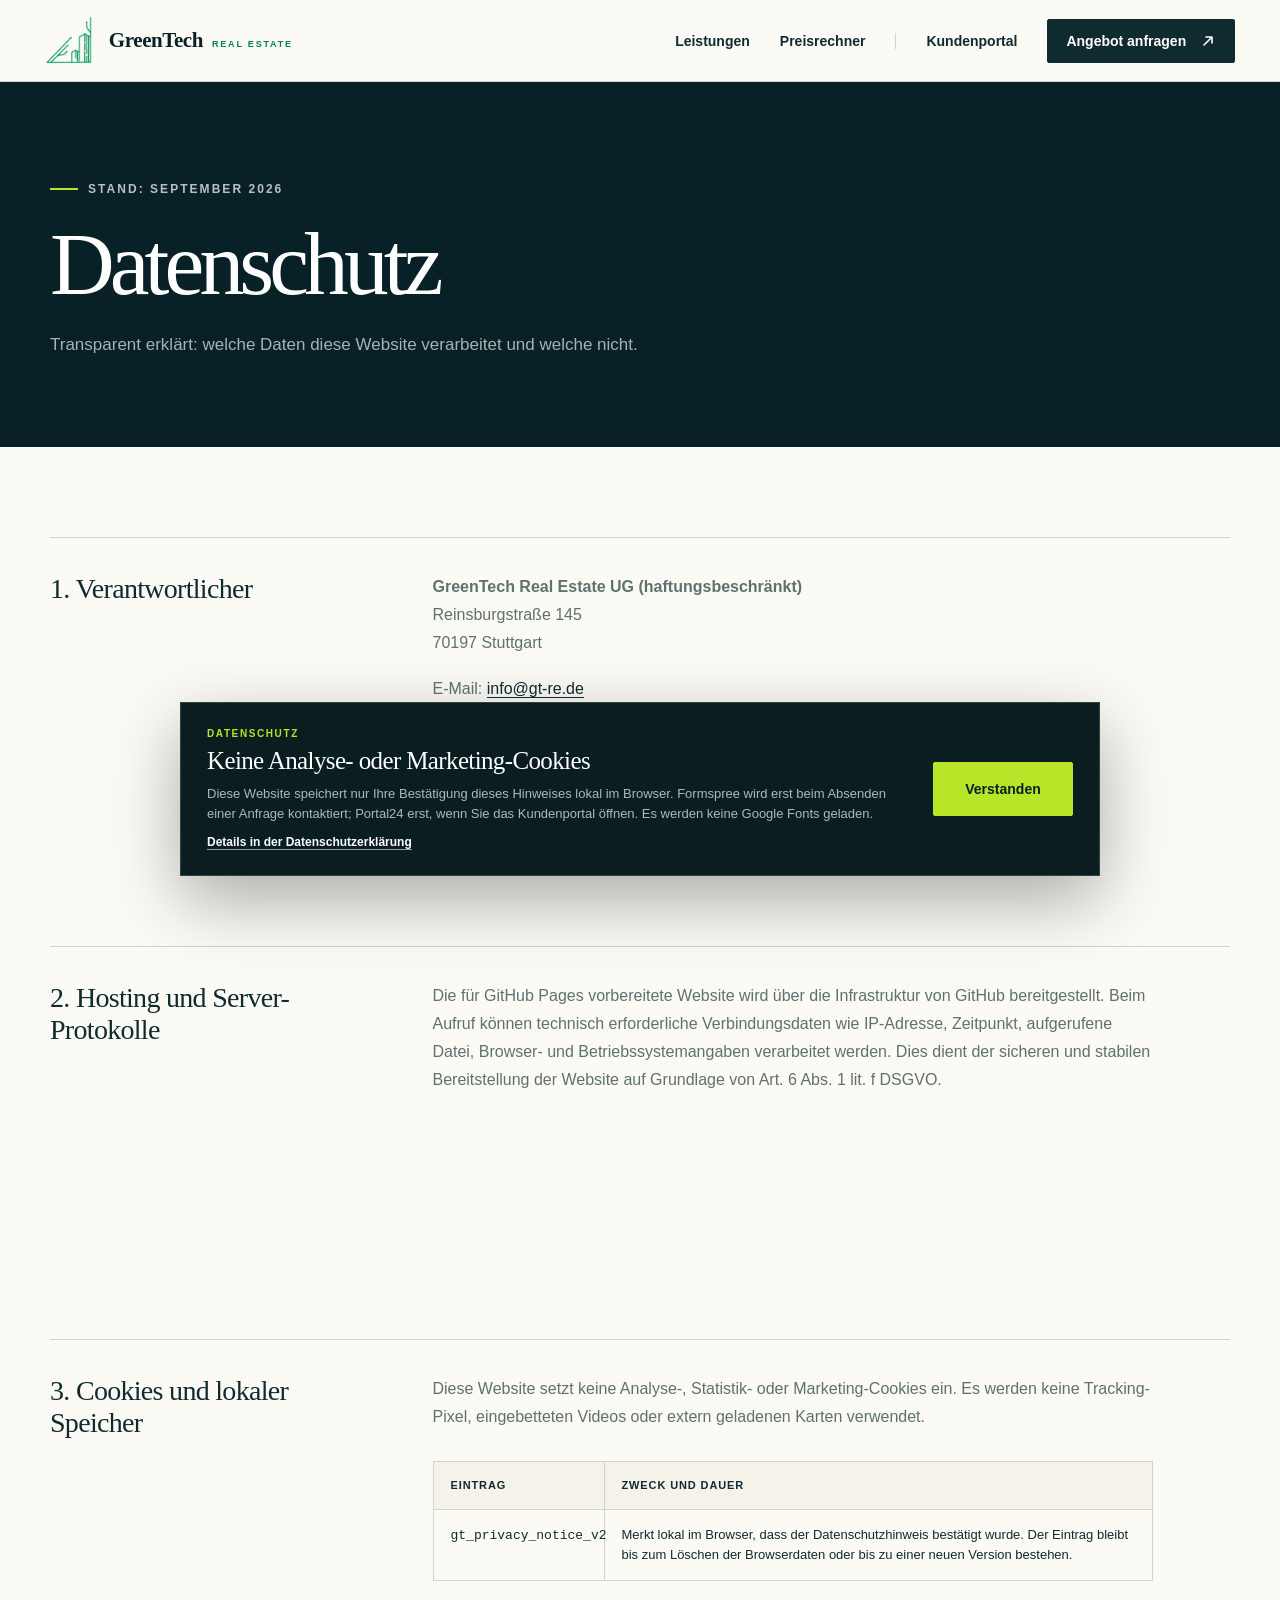
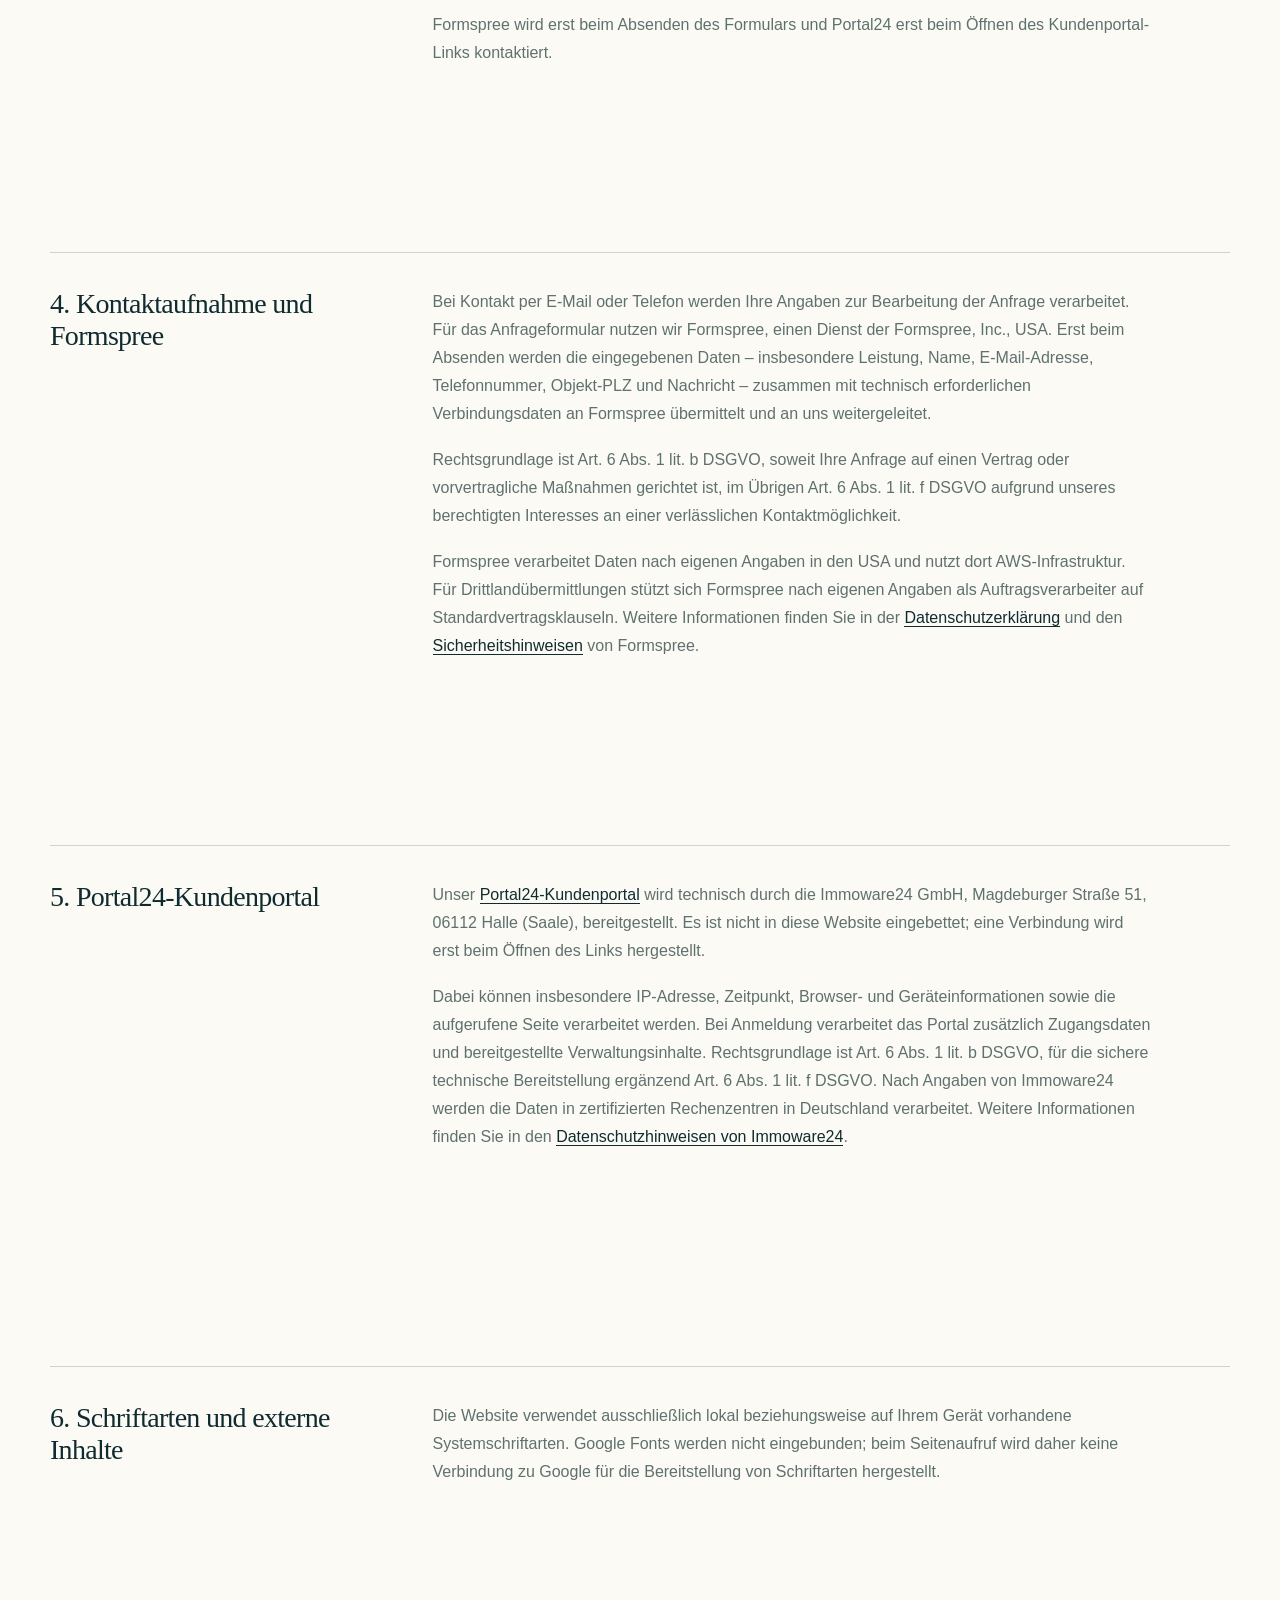
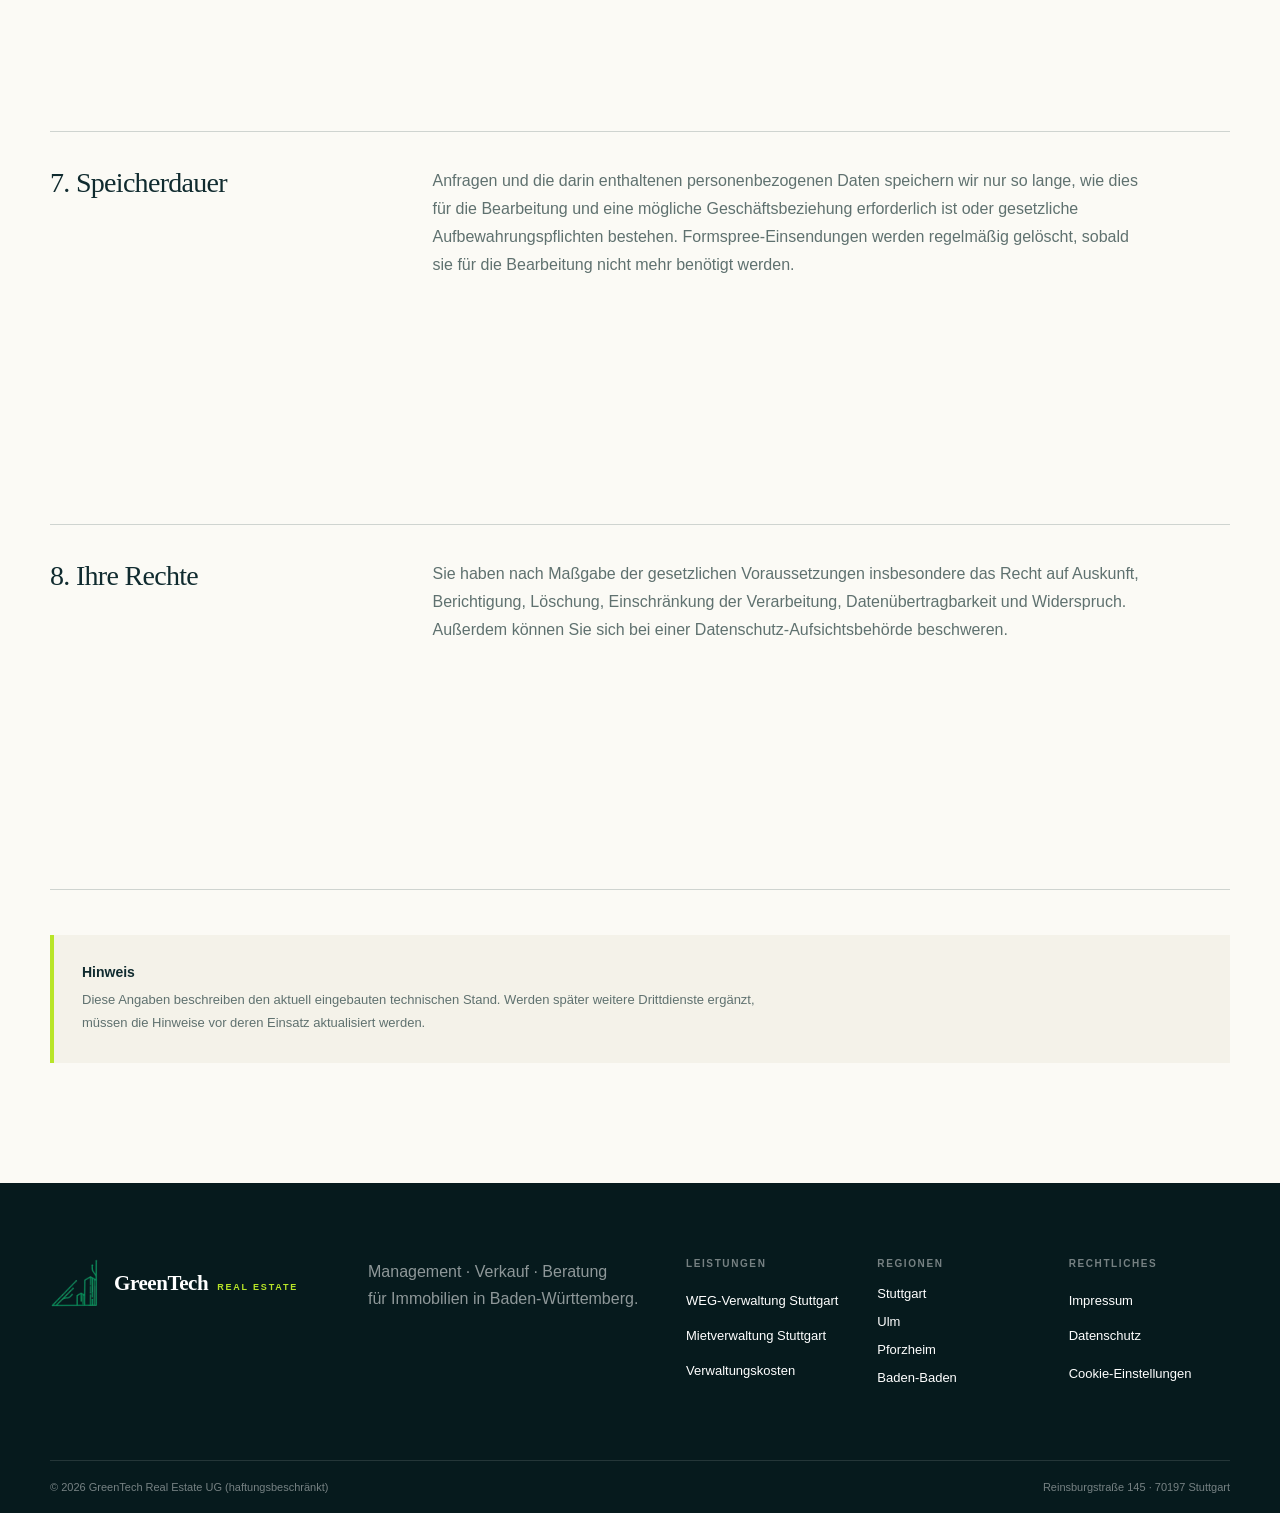
==== datenschutz.html @ d213d486 "Add files via upload" ====
<!doctype html><html lang="de"><head><meta charset="utf-8"><meta name="viewport" content="width=device-width,initial-scale=1"><title>Datenschutz | GreenTech Real Estate</title><meta name="description" content="Transparent erklärt: welche Daten diese Website verarbeitet und welche nicht."><meta name="robots" content="index,follow,max-image-preview:large"><link rel="canonical" href="https://www.greentechrealestate.de/datenschutz.html"><meta property="og:locale" content="de_DE"><meta property="og:type" content="website"><meta property="og:title" content="Datenschutz | GreenTech Real Estate"><meta property="og:description" content="Transparent erklärt: welche Daten diese Website verarbeitet und welche nicht."><meta property="og:url" content="https://www.greentechrealestate.de/datenschutz.html"><script type="application/ld+json">{"@context":"https://schema.org","@type":["RealEstateAgent","LocalBusiness"],"@id":"https://www.greentechrealestate.de/#unternehmen","name":"GreenTech Real Estate UG (haftungsbeschränkt)","url":"https://www.greentechrealestate.de","logo":"https://www.greentechrealestate.de/assets/greentech-logo.png","telephone":"+49 711 34063966","email":"info@gt-re.de","address":{"@type":"PostalAddress","streetAddress":"Reinsburgstraße 145","postalCode":"70197","addressLocality":"Stuttgart","addressRegion":"Baden-Württemberg","addressCountry":"DE"},"areaServed":["Stuttgart","Ulm","Pforzheim","Baden-Baden"]}</script><link rel="stylesheet" href="styles.css?v=23"><style>@media(max-width:960px){.calculator-layout{gap:0!important;row-gap:0!important}.calculator-controls{margin-bottom:0!important}.result-card{margin-top:0!important}}</style><script src="form-config.js" defer></script><script src="script.js" defer></script></head><body><header class="site-header"><a class="brand brand-logo" href="index.html" aria-label="GreenTech Real Estate – Startseite"><span class="brand-symbol" aria-hidden="true"><img src="[data-uri]" alt="" width="380" height="132"></span><span class="brand-name"><strong>GreenTech</strong><span>Real Estate</span></span></a><button class="menu-button" type="button" aria-label="Menü öffnen" aria-expanded="false"><span></span><span></span></button><nav class="main-nav"><a href="index.html#leistungen">Leistungen</a><a href="preise.html">Preisrechner</a><a class="nav-login" href="https://portal.greentechrealestate.de/user/auth/login">Kundenportal</a><a class="button button-small" href="index.html#anfrage">Angebot anfragen <span class="arrow-icon" aria-hidden="true"><svg viewBox="0 0 16 16" focusable="false"><path d="M4 12 12 4M6 4h6v6"></path></svg></span></a></nav><span class="scroll-progress" aria-hidden="true"></span></header><main class="page-transition"><header class="legal-hero"><div class="section-shell"><p class="eyebrow light"><span></span>Stand: September 2026</p><h1>Datenschutz</h1><p>Transparent erklärt: welche Daten diese Website verarbeitet und welche nicht.</p></div></header><article class="legal-content section-shell"><section><h2>1. Verantwortlicher</h2><p><strong>GreenTech Real Estate UG (haftungsbeschränkt)</strong><br>Reinsburgstraße 145<br>70197 Stuttgart</p><p>E-Mail: <a href="mailto:info@gt-re.de">info@gt-re.de</a><br>Telefon: <a href="tel:+4971134063966">+49 711 34063966</a></p></section><section><h2>2. Hosting und Server-Protokolle</h2><p>Die für GitHub Pages vorbereitete Website wird über die Infrastruktur von GitHub bereitgestellt. Beim Aufruf können technisch erforderliche Verbindungsdaten wie IP-Adresse, Zeitpunkt, aufgerufene Datei, Browser- und Betriebssystemangaben verarbeitet werden. Dies dient der sicheren und stabilen Bereitstellung der Website auf Grundlage von Art. 6 Abs. 1 lit. f DSGVO.</p></section><section><h2>3. Cookies und lokaler Speicher</h2><p>Diese Website setzt keine Analyse-, Statistik- oder Marketing-Cookies ein. Es werden keine Tracking-Pixel, eingebetteten Videos oder extern geladenen Karten verwendet.</p><div class="legal-table"><div><strong>Eintrag</strong><strong>Zweck und Dauer</strong></div><div><span><code>gt_privacy_notice_v2</code></span><span>Merkt lokal im Browser, dass der Datenschutzhinweis bestätigt wurde. Der Eintrag bleibt bis zum Löschen der Browserdaten oder bis zu einer neuen Version bestehen.</span></div></div><p>Formspree wird erst beim Absenden des Formulars und Portal24 erst beim Öffnen des Kundenportal-Links kontaktiert.</p></section><section><h2>4. Kontaktaufnahme und Formspree</h2><p>Bei Kontakt per E-Mail oder Telefon werden Ihre Angaben zur Bearbeitung der Anfrage verarbeitet. Für das Anfrageformular nutzen wir Formspree, einen Dienst der Formspree, Inc., USA. Erst beim Absenden werden die eingegebenen Daten – insbesondere Leistung, Name, E-Mail-Adresse, Telefonnummer, Objekt-PLZ und Nachricht – zusammen mit technisch erforderlichen Verbindungsdaten an Formspree übermittelt und an uns weitergeleitet.</p><p>Rechtsgrundlage ist Art. 6 Abs. 1 lit. b DSGVO, soweit Ihre Anfrage auf einen Vertrag oder vorvertragliche Maßnahmen gerichtet ist, im Übrigen Art. 6 Abs. 1 lit. f DSGVO aufgrund unseres berechtigten Interesses an einer verlässlichen Kontaktmöglichkeit.</p><p>Formspree verarbeitet Daten nach eigenen Angaben in den USA und nutzt dort AWS-Infrastruktur. Für Drittlandübermittlungen stützt sich Formspree nach eigenen Angaben als Auftragsverarbeiter auf Standardvertragsklauseln. Weitere Informationen finden Sie in der <a href="https://formspree.io/legal/privacy-policy/">Datenschutzerklärung</a> und den <a href="https://formspree.io/security/">Sicherheitshinweisen</a> von Formspree.</p></section><section><h2>5. Portal24-Kundenportal</h2><p>Unser <a href="https://portal.greentechrealestate.de/user/auth/login">Portal24-Kundenportal</a> wird technisch durch die Immoware24 GmbH, Magdeburger Straße 51, 06112 Halle (Saale), bereitgestellt. Es ist nicht in diese Website eingebettet; eine Verbindung wird erst beim Öffnen des Links hergestellt.</p><p>Dabei können insbesondere IP-Adresse, Zeitpunkt, Browser- und Geräteinformationen sowie die aufgerufene Seite verarbeitet werden. Bei Anmeldung verarbeitet das Portal zusätzlich Zugangsdaten und bereitgestellte Verwaltungsinhalte. Rechtsgrundlage ist Art. 6 Abs. 1 lit. b DSGVO, für die sichere technische Bereitstellung ergänzend Art. 6 Abs. 1 lit. f DSGVO. Nach Angaben von Immoware24 werden die Daten in zertifizierten Rechenzentren in Deutschland verarbeitet. Weitere Informationen finden Sie in den <a href="https://www.immoware24.de/datenschutz/">Datenschutzhinweisen von Immoware24</a>.</p></section><section><h2>6. Schriftarten und externe Inhalte</h2><p>Die Website verwendet ausschließlich lokal beziehungsweise auf Ihrem Gerät vorhandene Systemschriftarten. Google Fonts werden nicht eingebunden; beim Seitenaufruf wird daher keine Verbindung zu Google für die Bereitstellung von Schriftarten hergestellt.</p></section><section><h2>7. Speicherdauer</h2><p>Anfragen und die darin enthaltenen personenbezogenen Daten speichern wir nur so lange, wie dies für die Bearbeitung und eine mögliche Geschäftsbeziehung erforderlich ist oder gesetzliche Aufbewahrungspflichten bestehen. Formspree-Einsendungen werden regelmäßig gelöscht, sobald sie für die Bearbeitung nicht mehr benötigt werden.</p></section><section><h2>8. Ihre Rechte</h2><p>Sie haben nach Maßgabe der gesetzlichen Voraussetzungen insbesondere das Recht auf Auskunft, Berichtigung, Löschung, Einschränkung der Verarbeitung, Datenübertragbarkeit und Widerspruch. Außerdem können Sie sich bei einer Datenschutz-Aufsichtsbehörde beschweren.</p></section><aside class="legal-note"><strong>Hinweis</strong><p>Diese Angaben beschreiben den aktuell eingebauten technischen Stand. Werden später weitere Drittdienste ergänzt, müssen die Hinweise vor deren Einsatz aktualisiert werden.</p></aside></article></main><footer><div class="footer-top section-shell"><a class="brand brand-logo footer-logo" href="index.html" aria-label="GreenTech Real Estate – Startseite"><span class="brand-symbol" aria-hidden="true"><img src="[data-uri]" alt="" width="380" height="132"></span><span class="brand-name"><strong>GreenTech</strong><span>Real Estate</span></span></a><p>Management · Verkauf · Beratung<br>für Immobilien in Baden-Württemberg.</p><div class="footer-navigation"><nav class="footer-links" aria-label="Leistungen"><strong>Leistungen</strong><a href="weg-verwaltung.html">WEG-Verwaltung Stuttgart</a><a href="mietverwaltung.html">Mietverwaltung Stuttgart</a><a href="preise.html">Verwaltungskosten</a></nav><nav class="footer-links" aria-label="Regionen"><strong>Regionen</strong><a href="index.html#stuttgart">Stuttgart</a><a href="hausverwaltung-ulm.html">Ulm</a><a href="hausverwaltung-pforzheim.html">Pforzheim</a><a href="hausverwaltung-baden-baden.html">Baden-Baden</a></nav><nav class="footer-links" aria-label="Rechtliches"><strong>Rechtliches</strong><a href="impressum.html">Impressum</a><a href="datenschutz.html">Datenschutz</a><button class="footer-cookie-button" type="button" data-cookie-settings>Cookie-Einstellungen</button></nav></div></div><div class="footer-bottom section-shell"><span>© 2026 GreenTech Real Estate UG (haftungsbeschränkt)</span><span>Reinsburgstraße 145 · 70197 Stuttgart</span></div></footer></body></html>
---- styles.css ----
:root {
  --ink: #102b2f;
  --ink-deep: #082126;
  --green: #b8e528;
  --green-soft: #e7f7ad;
  --cream: #f4f2e9;
  --paper: #fbfaf5;
  --line: rgba(16, 43, 47, 0.18);
  --muted: #5f716f;
}

* { box-sizing: border-box; }
html { scroll-behavior: smooth; }
body {
  margin: 0;
  background: var(--paper);
  color: var(--ink);
  font-family: Arial, Helvetica, sans-serif;
  -webkit-font-smoothing: antialiased;
}
a { color: inherit; text-decoration: none; }
img { max-width: 100%; }
button, input, select, textarea { font: inherit; }
button, summary { cursor: pointer; }

.section-shell { width: min(1180px, calc(100% - 48px)); margin-inline: auto; }
.site-header {
  position: sticky; top: 0; z-index: 20;
  height: 82px; padding: 0 3.5vw;
  display: flex; align-items: center; justify-content: space-between;
  background: rgba(251, 250, 245, 0.94); border-bottom: 1px solid var(--line);
  backdrop-filter: blur(16px); transition: height .35s ease, box-shadow .35s ease, background .35s ease;
}
.site-header.is-scrolled { height: 70px; background: rgba(251,250,245,.98); box-shadow: 0 12px 32px rgba(8,33,38,.08); }
.scroll-progress { position: absolute; left: 0; bottom: -1px; width: 100%; height: 2px; background: var(--green); transform: scaleX(0); transform-origin: left center; will-change: transform; }
.brand { display: inline-flex; align-items: center; gap: 12px; }
.brand-logo { transition: opacity .25s ease; }
.brand-logo:hover { opacity: .72; }
.brand-symbol { position: relative; width: 52px; height: 52px; overflow: hidden; flex: 0 0 52px; }
.brand-symbol img { position: absolute; top: 0; left: 50%; display: block; height: 100%; width: auto; max-width: none; transform: translateX(-46.2%); }
.brand-mark {
  width: 38px; height: 38px; display: grid; place-items: center;
  background: var(--green); color: var(--ink-deep); border-radius: 50%;
  font-size: 12px; font-weight: 800; letter-spacing: -0.04em;
}
.brand-name { display: flex; align-items: baseline; gap: 9px; color: var(--ink-deep); line-height: 1; white-space: nowrap; }
.brand-name strong { font-family: Georgia, "Times New Roman", serif; font-size: 21px; font-weight: 600; letter-spacing: -.02em; }
.brand-name span { color: #067f59; font-family: Arial, Helvetica, sans-serif; font-size: 9px; font-weight: 750; letter-spacing: .2em; text-transform: uppercase; }
.main-nav { display: flex; align-items: center; gap: 30px; font-size: 14px; font-weight: 600; }
.main-nav > a:not(.button) { position: relative; transition: color .2s ease; }
.main-nav > a:not(.button)::after { content: ""; position: absolute; left: 0; right: 0; bottom: -8px; height: 1px; background: var(--ink); transform: scaleX(0); transform-origin: right; transition: transform .3s cubic-bezier(.22,.7,.2,1); }
.main-nav > a:not(.button):hover::after, .main-nav > a:not(.button):focus-visible::after { transform: scaleX(1); transform-origin: left; }
.nav-login { border-left: 1px solid var(--line); padding-left: 30px; }
.menu-button { display: none; border: 0; background: transparent; padding: 10px; }
.menu-button span { display: block; width: 24px; height: 2px; background: var(--ink); margin: 5px; }
.button {
  display: inline-flex; align-items: center; justify-content: center; gap: 22px;
  min-height: 54px; padding: 0 24px; border: 1px solid var(--ink);
  background: var(--ink); color: white; border-radius: 2px;
  position: relative; overflow: hidden; font-size: 14px; font-weight: 700; transition: transform .25s ease, background .25s ease, box-shadow .25s ease;
}
.button::before { content: ""; position: absolute; inset: 0; background: rgba(255,255,255,.16); transform: translateX(-105%) skewX(-18deg); transition: transform .55s cubic-bezier(.22,.7,.2,1); }
.button:hover { transform: translateY(-3px); box-shadow: 0 14px 28px rgba(8,33,38,.16); }
.button:hover::before { transform: translateX(105%) skewX(-18deg); }
.button > span { position: relative; transition: transform .25s ease; }
.button:hover > span { transform: translate(3px,-3px); }
.arrow-icon { width: 16px; height: 16px; display: inline-flex; flex: 0 0 16px; align-items: center; justify-content: center; }
.arrow-icon svg { width: 100%; height: 100%; display: block; overflow: visible; fill: none; stroke: currentColor; stroke-width: 1.6; stroke-linecap: round; stroke-linejoin: round; }
.arrow-icon-right { width: 17px; flex-basis: 17px; }
.button-small { min-height: 44px; padding: 0 18px; gap: 14px; }
.hero {
  min-height: 700px; position: relative; overflow: hidden;
  display: flex; flex-direction: column; justify-content: space-between;
  padding: 105px max(3.5vw, 24px) 40px; color: white; background: var(--ink-deep);
}
.hero::after {
  content: ""; position: absolute; right: 8%; bottom: -35%; width: 42vw; height: 42vw;
  border-radius: 50%; background: radial-gradient(circle at 42% 38%, rgba(184,229,40,.95), rgba(184,229,40,.08) 56%, transparent 70%);
  filter: blur(1px);
}
.hero-orbit { position: absolute; border: 1px solid rgba(255,255,255,.18); border-radius: 50%; z-index: 1; }
.orbit-one { right: -6vw; bottom: -22vw; width: 66vw; height: 66vw; animation: orbit-drift 14s ease-in-out infinite alternate; }
.orbit-two { right: 6vw; bottom: -11vw; width: 42vw; height: 42vw; animation: orbit-drift 10s ease-in-out infinite alternate-reverse; }
.hero-content { position: relative; z-index: 2; width: min(900px, 76%); margin-left: 7vw; }
.hero-content > * { animation: hero-rise .8s both cubic-bezier(.22,.7,.2,1); }
.hero-content > *:nth-child(2) { animation-delay: .08s; }
.hero-content > *:nth-child(3) { animation-delay: .16s; }
.hero-content > *:nth-child(4) { animation-delay: .24s; }
.eyebrow { display: flex; align-items: center; gap: 10px; margin: 0 0 25px; font-size: 12px; font-weight: 800; letter-spacing: .17em; text-transform: uppercase; }
.eyebrow > span { display: block; width: 28px; height: 2px; background: var(--green); }
.eyebrow.light { color: rgba(255,255,255,.72); }
.hero h1 { margin: 0; font-size: clamp(54px, 7vw, 104px); line-height: .92; letter-spacing: -.065em; font-weight: 500; }
.hero h1 em { color: var(--green); font-family: Georgia, "Times New Roman", serif; font-weight: 400; }
.hero-copy { max-width: 640px; margin: 34px 0 0; color: rgba(255,255,255,.72); font-size: 18px; line-height: 1.65; }
.hero-actions { display: flex; align-items: center; gap: 34px; margin-top: 38px; }
.button-light { background: var(--green); border-color: var(--green); color: var(--ink-deep); }
.text-link { display: inline-flex; gap: 24px; border-bottom: 1px solid currentColor; padding-bottom: 5px; font-size: 14px; font-weight: 700; transition: gap .25s ease, opacity .25s ease; }
.text-link:hover { gap: 32px; opacity: .75; }
.light-link { color: white; }
.hero-meta { position: relative; z-index: 2; margin-left: 7vw; }
.hero-meta span { color: rgba(255,255,255,.5); font-size: 11px; letter-spacing: .17em; text-transform: uppercase; }
.hero-meta p { margin: 6px 0 0; font-size: 14px; }
.hero-index { position: absolute; right: 4vw; top: 50%; z-index: 2; transform: rotate(90deg); color: rgba(255,255,255,.45); font-size: 11px; letter-spacing: .18em; }
.intro { display: grid; grid-template-columns: .9fr 1.1fr; gap: 11vw; padding-block: 130px; }
.intro h2, .section-heading h2, .transparency h2, .contact-copy h2, .faq-section h2 {
  margin: 0; font-family: Georgia, "Times New Roman", serif; font-weight: 400;
  font-size: clamp(42px, 5.2vw, 72px); line-height: .98; letter-spacing: -.045em;
}
.intro-copy { padding-top: 42px; }
.intro-copy p { margin: 0 0 25px; font-size: 19px; line-height: 1.7; color: var(--muted); }
.intro-copy strong { color: var(--ink); }
.services-section { padding: 120px 0 130px; background: var(--cream); }
.section-heading { display: grid; grid-template-columns: 1.4fr .6fr; align-items: end; gap: 80px; }
.section-heading > p { margin: 0 0 5px; max-width: 360px; color: var(--muted); font-size: 16px; line-height: 1.65; }
.filter-row { display: flex; gap: 8px; flex-wrap: wrap; margin: 64px 0 28px; }
.filter { border: 1px solid var(--line); border-radius: 999px; padding: 11px 18px; background: transparent; color: var(--ink); font-size: 13px; font-weight: 700; }
.filter.active, .filter:hover { background: var(--ink); color: white; border-color: var(--ink); }
.service-grid { display: grid; grid-template-columns: repeat(3, 1fr); gap: 1px; background: rgba(16,43,47,.17); border: 1px solid rgba(16,43,47,.17); }
.service-card { min-height: 380px; padding: 28px; display: flex; flex-direction: column; justify-content: space-between; background: var(--paper); transition: background .25s ease, color .25s ease, transform .25s ease, box-shadow .25s ease; }
.service-card[hidden] { display: none; }
.service-card.featured { background: var(--green); }
.service-card:hover, .service-card:focus-within { background-color: #dff39a !important; color: var(--ink-deep); transform: translateY(-6px); box-shadow: 0 20px 45px rgba(8,33,38,.14); }
.card-topline { display: flex; justify-content: space-between; font-size: 11px; letter-spacing: .14em; text-transform: uppercase; opacity: .6; }
.service-card h3 { margin: 0 0 16px; max-width: 270px; font-family: Georgia, "Times New Roman", serif; font-size: 35px; line-height: 1.02; font-weight: 400; letter-spacing: -.035em; }
.service-card p { max-width: 300px; margin: 0; color: var(--muted); line-height: 1.65; font-size: 15px; }
.service-card:hover p, .service-card:focus-within p { color: #405654; }
.service-card:hover h3, .service-card:hover a, .service-card:focus-within h3, .service-card:focus-within a { color: var(--ink-deep); }
.service-card a { display: flex; justify-content: space-between; border-top: 1px solid currentColor; padding-top: 16px; font-size: 13px; font-weight: 800; }
.service-card a span { transition: transform .25s ease; }
.service-card:hover a span { transform: translate(4px,-4px); }
.transparency { padding-block: 130px; display: grid; grid-template-columns: .9fr 1.1fr; gap: 10vw; }
.steps { list-style: none; padding: 0; margin: 0; }
.steps li { display: grid; grid-template-columns: 60px 1fr; gap: 25px; padding: 34px 0; border-top: 1px solid var(--line); }
.steps li:last-child { border-bottom: 1px solid var(--line); }
.steps > li > span { color: var(--muted); font-size: 12px; font-weight: 800; }
.steps h3 { margin: 0 0 9px; font-size: 21px; }
.steps p { margin: 0; color: var(--muted); line-height: 1.6; }
.quote-band { background: var(--green); }
.quote-inner { padding-block: 95px; display: grid; grid-template-columns: 1fr auto; gap: 40px; align-items: end; }
.quote-inner p { margin: 0; max-width: 880px; font-family: Georgia, "Times New Roman", serif; font-size: clamp(32px, 4.3vw, 58px); line-height: 1.06; letter-spacing: -.04em; }
.quote-inner span { padding-bottom: 8px; font-size: 12px; font-weight: 800; letter-spacing: .12em; text-transform: uppercase; }
.contact-section { padding-block: 125px; background: var(--ink-deep); color: white; }
.contact-grid { display: grid; grid-template-columns: .85fr 1.15fr; gap: 9vw; }
.contact-copy > p:not(.eyebrow) { max-width: 440px; margin-top: 32px; color: rgba(255,255,255,.65); font-size: 17px; line-height: 1.7; }
.contact-direct { display: grid; gap: 10px; margin-top: 55px; }
.contact-direct a { display: flex; justify-content: space-between; max-width: 380px; padding: 17px 0; border-bottom: 1px solid rgba(255,255,255,.3); font-size: 16px; font-weight: 700; }
.inquiry-form { background: var(--paper); color: var(--ink); padding: 42px; }
.form-row { display: grid; grid-template-columns: 1fr 1fr; gap: 22px; }
.inquiry-form label { display: block; margin-bottom: 24px; }
.inquiry-form label > span:first-child { display: block; margin-bottom: 9px; font-size: 12px; font-weight: 800; letter-spacing: .07em; }
.inquiry-form input:not([type="checkbox"]), .inquiry-form select, .inquiry-form textarea {
  width: 100%; border: 0; border-bottom: 1px solid rgba(16,43,47,.32); border-radius: 0;
  padding: 10px 2px 13px; background: transparent; color: var(--ink); outline: none;
}
.inquiry-form input:focus, .inquiry-form select:focus, .inquiry-form textarea:focus { border-color: var(--ink); box-shadow: 0 1px 0 var(--ink); }
.inquiry-form textarea { resize: vertical; }
.checkbox-label { display: grid !important; grid-template-columns: 18px 1fr; gap: 12px; align-items: start; }
.checkbox-label input { margin-top: 3px; accent-color: var(--ink); }
.checkbox-label span { margin: 0 !important; color: var(--muted); font-size: 12px !important; font-weight: 400 !important; line-height: 1.55; letter-spacing: 0 !important; }
.checkbox-label a { text-decoration: underline; }
.button-submit { width: 100%; border: 0; }
.honeypot { position: absolute !important; left: -9999px !important; }
.form-notice { margin: 16px 0 0; padding: 12px; background: var(--green-soft); font-size: 13px; line-height: 1.5; }
.faq-section { padding-block: 130px; display: grid; grid-template-columns: .75fr 1.25fr; gap: 10vw; }
.faq-list details { border-top: 1px solid var(--line); }
.faq-list details:last-child { border-bottom: 1px solid var(--line); }
.faq-list summary { display: flex; justify-content: space-between; gap: 20px; padding: 27px 0; list-style: none; font-size: 18px; font-weight: 700; }
.faq-list summary::-webkit-details-marker { display: none; }
.faq-list summary span { font-size: 24px; font-weight: 400; transition: transform .2s ease; }
.faq-list details[open] summary span { transform: rotate(45deg); }
.faq-list details p { margin: -8px 45px 28px 0; max-width: 620px; color: var(--muted); line-height: 1.7; }
.faq-intro { max-width: 330px; margin: 24px 0 0; color: var(--muted); line-height: 1.65; }
footer { background: #061a1d; color: white; }
.footer-top { padding-block: 75px; display: grid; grid-template-columns: minmax(220px,.8fr) minmax(250px,.8fr) minmax(420px,1.6fr); gap: 46px; align-items: start; }
.footer-top > p { margin: 0; color: rgba(255,255,255,.55); line-height: 1.7; }
.footer-navigation { min-width: 0; display: grid; grid-template-columns: repeat(3, minmax(120px, 1fr)); gap: 30px; }
.footer-links { display: grid; gap: 13px; font-size: 13px; }
.footer-links strong { margin-bottom: 4px; color: rgba(255,255,255,.45); font-size: 10px; letter-spacing: .16em; text-transform: uppercase; }
.footer-links a, .footer-cookie-button { width: fit-content; transition: color .2s ease; }
.footer-links a:hover, .footer-cookie-button:hover { color: var(--green); }
.footer-cookie-button { padding: 0; border: 0; background: transparent; color: inherit; font: inherit; text-align: left; }
.footer-logo .brand-name { color: white; }
.footer-logo .brand-name span { color: var(--green); }
.footer-logo img { opacity: .95; }
.footer-bottom { padding-block: 20px; border-top: 1px solid rgba(255,255,255,.12); display: flex; justify-content: space-between; gap: 30px; color: rgba(255,255,255,.45); font-size: 11px; }

.cookie-notice {
  position: fixed; left: 24px; right: 24px; bottom: 24px; z-index: 80;
  width: min(920px, calc(100% - 48px)); margin-inline: auto; padding: 25px 26px;
  display: grid; grid-template-columns: 1fr auto; align-items: center; gap: 34px;
  border: 1px solid rgba(255,255,255,.16); background: rgba(6,26,29,.98); color: white;
  box-shadow: 0 24px 70px rgba(0,0,0,.32); backdrop-filter: blur(18px);
  animation: cookie-rise .55s both cubic-bezier(.22,.7,.2,1);
}
.cookie-copy { max-width: 700px; }
.cookie-kicker { display: block; margin-bottom: 8px; color: var(--green); font-size: 10px; font-weight: 800; letter-spacing: .16em; text-transform: uppercase; }
.cookie-notice h2 { margin: 0; font-family: Georgia, "Times New Roman", serif; font-size: 25px; font-weight: 400; letter-spacing: -.025em; }
.cookie-notice p { margin: 9px 0 8px; color: rgba(255,255,255,.68); font-size: 13px; line-height: 1.55; }
.cookie-notice a { border-bottom: 1px solid rgba(255,255,255,.55); font-size: 12px; font-weight: 700; }
.cookie-button { min-width: 140px; }

.legal-hero { padding-block: 100px 88px; background: var(--ink-deep); color: white; }
.legal-hero h1 { margin: 0; font-family: Georgia, "Times New Roman", serif; font-size: clamp(54px, 7vw, 96px); line-height: .95; font-weight: 400; letter-spacing: -.055em; }
.legal-hero > .section-shell > p:last-child { max-width: 650px; margin: 25px 0 0; color: rgba(255,255,255,.65); font-size: 17px; line-height: 1.65; }
.legal-content { padding-block: 90px 120px; }
.legal-content section { display: grid; grid-template-columns: minmax(230px,.55fr) 1.45fr; gap: 30px 80px; padding: 35px 0; border-top: 1px solid var(--line); }
.legal-content section:last-of-type { border-bottom: 1px solid var(--line); }
.legal-content h2 { grid-row: 1 / span 8; margin: 0; font-family: Georgia, "Times New Roman", serif; font-size: 28px; font-weight: 400; letter-spacing: -.025em; }
.legal-content p { max-width: 720px; margin: 0; color: var(--muted); line-height: 1.75; }
.legal-content p + p { margin-top: -12px; }
.legal-content a { color: var(--ink); border-bottom: 1px solid currentColor; }
.legal-table { max-width: 720px; border: 1px solid var(--line); }
.legal-table > div { display: grid; grid-template-columns: minmax(170px,.4fr) 1.6fr; }
.legal-table > div + div { border-top: 1px solid var(--line); }
.legal-table strong, .legal-table span { padding: 15px 17px; font-size: 13px; line-height: 1.55; }
.legal-table strong { background: var(--cream); font-size: 11px; letter-spacing: .08em; text-transform: uppercase; }
.legal-table strong + strong, .legal-table span + span { border-left: 1px solid var(--line); }
.legal-note { margin-top: 45px; padding: 28px; border-left: 4px solid var(--green); background: var(--cream); }
.legal-note strong { font-size: 14px; }
.legal-note p { margin: 8px 0 0; font-size: 13px; }

.page-transition { animation: page-in .65s both cubic-bezier(.22,.7,.2,1); }
.reveal { opacity: 0; transform: translateY(34px) scale(.985); filter: blur(5px); transition: opacity .75s ease, transform .75s cubic-bezier(.22,.7,.2,1), filter .75s ease; }
.reveal.is-visible { opacity: 1; transform: translateY(0) scale(1); filter: blur(0); }
.service-card-reveal { height: 100%; }
.service-card-reveal .service-card { height: 100%; }
.service-grid > .reveal { background: var(--paper); }
.price-teaser { margin-top: 1px; padding: 44px; display: flex; align-items: center; justify-content: space-between; gap: 30px; background: var(--ink); color: white; }
.price-teaser > div > span { color: var(--green); font-size: 11px; font-weight: 800; letter-spacing: .16em; text-transform: uppercase; }
.price-teaser h3 { margin: 10px 0 0; font-family: Georgia, "Times New Roman", serif; font-size: clamp(28px, 3vw, 42px); font-weight: 400; letter-spacing: -.035em; }

.subhero { position: relative; overflow: hidden; min-height: 620px; display: flex; align-items: center; background: var(--ink-deep); color: white; }
.subhero::before { content: ""; position: absolute; inset: auto -10vw -32vw auto; width: 72vw; height: 72vw; border: 1px solid rgba(255,255,255,.15); border-radius: 50%; animation: orbit-drift 13s ease-in-out infinite alternate; }
.subhero::after { content: ""; position: absolute; right: 10vw; bottom: -24vw; width: 46vw; height: 46vw; border-radius: 50%; background: radial-gradient(circle, rgba(184,229,40,.8), rgba(184,229,40,.04) 66%, transparent 70%); }
.subhero-grid { position: relative; z-index: 2; display: grid; grid-template-columns: 1.35fr .65fr; gap: 80px; align-items: center; padding-block: 90px; }
.subhero-copy > * { animation: hero-rise .75s both cubic-bezier(.22,.7,.2,1); }
.subhero-copy > *:nth-child(2) { animation-delay: .08s; }
.subhero-copy > *:nth-child(3) { animation-delay: .16s; }
.subhero-copy > *:nth-child(4) { animation-delay: .24s; }
.subhero h1, .price-hero h1 { margin: 0; font-size: clamp(50px, 6.2vw, 88px); line-height: .94; letter-spacing: -.06em; font-weight: 500; }
.subhero h1 em, .price-hero h1 em { color: var(--green); font-family: Georgia, "Times New Roman", serif; font-weight: 400; }
.subhero-copy > p:not(.eyebrow) { max-width: 720px; margin: 30px 0 0; color: rgba(255,255,255,.68); font-size: 18px; line-height: 1.7; }
.breadcrumb { display: flex; align-items: center; gap: 10px; margin-bottom: 28px; color: rgba(255,255,255,.52); font-size: 11px; letter-spacing: .08em; }
.breadcrumb a { transition: color .2s ease; }
.breadcrumb a:hover { color: var(--green); }
.subhero-mark { justify-self: end; width: 190px; height: 190px; display: grid; place-items: center; border: 1px solid rgba(255,255,255,.25); border-radius: 50%; }
.subhero-mark span { color: var(--green); font-family: Georgia, "Times New Roman", serif; font-size: 64px; }
.service-intro { padding-block: 110px; display: grid; grid-template-columns: 1.35fr .65fr; gap: 9vw; align-items: center; }
.lead-quote { min-width: 0; margin: 0; font-family: Georgia, "Times New Roman", serif; font-size: clamp(34px, 4.5vw, 60px); line-height: 1.08; letter-spacing: -.04em; overflow-wrap: break-word; hyphens: auto; }
.price-callout { padding: 32px; border: 1px solid var(--line); background: var(--cream); }
.price-callout > span { font-size: 11px; font-weight: 800; letter-spacing: .14em; text-transform: uppercase; }
.price-callout strong { display: block; margin-top: 22px; font-family: Georgia, "Times New Roman", serif; font-size: 48px; font-weight: 400; letter-spacing: -.04em; }
.price-callout p { margin: 5px 0 18px; color: var(--muted); font-size: 13px; line-height: 1.5; }
.price-callout small { display: block; padding-top: 16px; border-top: 1px solid var(--line); color: var(--muted); line-height: 1.5; }
.price-callout-link { display: flex; align-items: center; justify-content: space-between; min-height: 44px; margin-top: 16px; padding-top: 14px; border-top: 1px solid var(--line); font-size: 12px; font-weight: 800; }
.price-callout-link span { transition: transform .25s ease; }
.price-callout-link:hover span { transform: translate(4px,-4px); }
.facts-band { background: var(--green); }
.facts-grid { display: grid; grid-template-columns: repeat(3, 1fr); }
.fact { min-height: 180px; padding: 42px 28px; border-left: 1px solid rgba(8,33,38,.2); display: flex; flex-direction: column; justify-content: space-between; }
.facts-grid > .reveal:last-child .fact { border-right: 1px solid rgba(8,33,38,.2); }
.fact strong { font-family: Georgia, "Times New Roman", serif; font-size: 42px; font-weight: 400; }
.fact span { font-size: 12px; font-weight: 800; letter-spacing: .12em; text-transform: uppercase; }
.detail-section { padding-block: 120px; display: grid; grid-template-columns: .75fr 1.25fr; gap: 10vw; }
.detail-section h2, .extras-section h2, .calculator-heading h2, .pricing-explain h2 { margin: 0; font-family: Georgia, "Times New Roman", serif; font-size: clamp(42px, 5.2vw, 72px); line-height: .98; letter-spacing: -.045em; font-weight: 400; }
.feature-list { list-style: none; padding: 0; margin: 0; }
.feature-list li { display: grid; grid-template-columns: 55px 1fr; gap: 20px; padding: 24px 0; border-top: 1px solid var(--line); font-size: 18px; line-height: 1.45; }
.feature-list li:last-child { border-bottom: 1px solid var(--line); }
.feature-list li span { color: var(--muted); font-size: 11px; font-weight: 800; }
.extras-section { padding-block: 100px; background: var(--ink); color: white; }
.extras-grid { display: grid; grid-template-columns: .85fr 1.15fr; gap: 10vw; }
.extras-grid ul { list-style: none; padding: 0; margin: 0; }
.extras-grid li { padding: 22px 0; border-top: 1px solid rgba(255,255,255,.2); color: rgba(255,255,255,.72); font-size: 17px; }
.extras-grid li:last-child { border-bottom: 1px solid rgba(255,255,255,.2); }
.detail-closing { padding-block: 95px; background: var(--green); }
.detail-closing .section-shell { display: flex; align-items: end; justify-content: space-between; gap: 60px; }
.detail-closing p { max-width: 850px; margin: 0; font-family: Georgia, "Times New Roman", serif; font-size: clamp(32px, 4vw, 54px); line-height: 1.08; letter-spacing: -.04em; }
.detail-closing .button { flex: 0 0 auto; }

.price-hero { padding-block: 110px; background: var(--ink-deep); color: white; }
.price-hero p:last-child { max-width: 720px; margin: 32px 0 0; color: rgba(255,255,255,.68); font-size: 18px; line-height: 1.7; }
.calculator-section { padding-block: 110px 130px; background: var(--cream); }
.calculator-heading { display: flex; align-items: end; justify-content: space-between; gap: 50px; margin-bottom: 62px; }
.calculator-heading > span { order: 2; padding-bottom: 8px; font-size: 11px; font-weight: 800; letter-spacing: .14em; text-transform: uppercase; }
.calculator-layout { display: grid; grid-template-columns: .9fr 1.1fr; gap: 1px; background: var(--line); border: 1px solid var(--line); }
.calculator-controls { padding: 42px; background: var(--paper); }
.segment { display: grid; grid-template-columns: 1fr 1fr; padding: 4px; background: var(--cream); }
.segment button { min-height: 48px; border: 0; background: transparent; color: var(--ink); font-size: 13px; font-weight: 800; }
.segment button.active { background: var(--ink); color: white; }
.range-control { display: block; margin-top: 48px; }
.range-control > span { display: flex; align-items: center; justify-content: space-between; gap: 20px; }
.range-control b { font-size: 15px; }
.range-control output { min-width: 56px; padding: 10px; background: var(--green); text-align: center; font-size: 18px; font-weight: 800; }
.range-control input { width: 100%; margin: 24px 0 6px; accent-color: var(--ink); }
.range-control small { display: flex; justify-content: space-between; color: var(--muted); }
.calculator-note { display: grid; grid-template-columns: 28px 1fr; gap: 14px; margin-top: 40px; padding: 20px; background: var(--green-soft); }
.calculator-note > span { width: 24px; height: 24px; display: grid; place-items: center; border: 1px solid var(--ink); border-radius: 50%; font-size: 12px; font-weight: 800; }
.calculator-note p { margin: 0; font-size: 12px; line-height: 1.55; }
.result-card { position: relative; padding: 42px; background: var(--ink-deep); color: white; overflow: hidden; }
.result-card::after { content: ""; position: absolute; right: -140px; top: -140px; width: 300px; height: 300px; border: 1px solid rgba(255,255,255,.16); border-radius: 50%; }
.result-top { display: flex; justify-content: space-between; color: rgba(255,255,255,.5); font-size: 11px; font-weight: 800; letter-spacing: .12em; text-transform: uppercase; }
.result-card h2 { position: relative; z-index: 1; margin: 38px 0 25px; font-family: Georgia, "Times New Roman", serif; font-size: 39px; font-weight: 400; }
.unit-price { display: flex; align-items: end; gap: 18px; }
.unit-price strong { color: var(--green); font-family: Georgia, "Times New Roman", serif; font-size: clamp(54px, 6vw, 78px); line-height: 1; font-weight: 400; letter-spacing: -.05em; }
.unit-price span { padding-bottom: 8px; color: rgba(255,255,255,.55); font-size: 12px; line-height: 1.4; }
.total-price { margin: 30px 0; padding: 24px 0; border-top: 1px solid rgba(255,255,255,.18); border-bottom: 1px solid rgba(255,255,255,.18); display: grid; grid-template-columns: 1fr auto; align-items: end; }
.total-price > span { font-size: 12px; font-weight: 700; }
.total-price strong { grid-row: span 2; font-family: Georgia, "Times New Roman", serif; font-size: 32px; font-weight: 400; }
.total-price small { color: rgba(255,255,255,.45); font-size: 10px; }
.result-card .calculator-note { position: relative; z-index: 1; margin: 0 0 30px; color: var(--ink-deep); }
.result-card .calculator-note p { color: var(--ink-deep); }
.result-card ul { list-style: none; padding: 0; margin: 0 0 30px; display: grid; gap: 13px; color: rgba(255,255,255,.75); font-size: 13px; }
.result-card .button { width: 100%; }
.result-disclaimer { margin: 20px 0 0; color: rgba(255,255,255,.4); font-size: 10px; line-height: 1.5; }
.custom-result { margin: 35px 0; padding: 30px; background: var(--green); color: var(--ink); }
.custom-result strong { font-family: Georgia, "Times New Roman", serif; font-size: 36px; font-weight: 400; }
.custom-result p { margin: 10px 0 0; line-height: 1.5; }
.pricing-explain { padding-block: 120px; display: grid; grid-template-columns: .75fr 1.25fr; gap: 10vw; }
.price-factors p { margin: 0; padding: 24px 0; border-top: 1px solid var(--line); display: grid; grid-template-columns: 50px 120px 1fr; gap: 18px; color: var(--muted); line-height: 1.5; }
.price-factors p:last-child { border-bottom: 1px solid var(--line); }
.price-factors span { font-size: 11px; font-weight: 800; }
.price-factors b { color: var(--ink); }

.location-section { padding-block: 125px; overflow: hidden; background: var(--ink-deep); color: white; }
.location-grid { display: grid; grid-template-columns: 1.05fr .95fr; gap: 9vw; align-items: center; }
.location-copy h2 { margin: 0; font-family: Georgia, "Times New Roman", serif; font-size: clamp(44px, 5.4vw, 74px); line-height: .98; letter-spacing: -.05em; font-weight: 400; }
.location-copy > p:not(.eyebrow) { max-width: 610px; margin: 32px 0 0; color: rgba(255,255,255,.65); font-size: 17px; line-height: 1.75; }
.location-links { display: grid; margin-top: 42px; }
.location-links a { display: flex; align-items: center; justify-content: space-between; max-width: 520px; padding: 18px 0; border-top: 1px solid rgba(255,255,255,.22); font-weight: 700; }
.location-links a:last-child { border-bottom: 1px solid rgba(255,255,255,.22); }
.location-links a span { color: var(--green); transition: transform .25s ease; }
.location-links a:hover span { transform: translate(4px,-4px); }
.location-card { position: relative; min-height: 460px; padding: 42px; display: flex; flex-direction: column; justify-content: space-between; background: var(--green); color: var(--ink-deep); overflow: hidden; }
.location-card::after { content: ""; position: absolute; right: -130px; bottom: -130px; width: 300px; height: 300px; border: 1px solid rgba(8,33,38,.22); border-radius: 50%; animation: orbit-drift 11s ease-in-out infinite alternate; }
.location-card > span { position: relative; z-index: 1; font-size: 11px; font-weight: 800; letter-spacing: .15em; text-transform: uppercase; }
.location-card strong { position: relative; z-index: 1; font-family: Georgia, "Times New Roman", serif; font-size: clamp(48px, 5vw, 68px); line-height: .95; font-weight: 400; letter-spacing: -.05em; }
.location-card p { position: relative; z-index: 1; max-width: 400px; margin: 0; font-size: 14px; line-height: 1.65; }
.location-card address { position: relative; z-index: 1; padding-top: 22px; border-top: 1px solid rgba(8,33,38,.22); font-size: 13px; font-style: normal; line-height: 1.55; }

@keyframes hero-rise { from { opacity: 0; transform: translateY(28px); } to { opacity: 1; transform: translateY(0); } }
@keyframes orbit-drift { from { transform: translate3d(0,0,0) scale(1); } to { transform: translate3d(-24px,-18px,0) scale(1.04); } }
@keyframes page-in { from { opacity: 0; transform: translateY(10px); } to { opacity: 1; transform: translateY(0); } }
@keyframes cookie-rise { from { opacity: 0; transform: translateY(22px) scale(.98); } to { opacity: 1; transform: translateY(0) scale(1); } }

@media (max-width: 960px) {
  .site-header { height: 72px; padding-inline: 24px; }
  .menu-button { display: block; z-index: 30; min-width: 44px; min-height: 44px; }
  .main-nav { display: none; position: absolute; top: 72px; left: 0; right: 0; max-height: calc(100vh - 72px); overflow-y: auto; padding: 24px; background: var(--paper); border-bottom: 1px solid var(--line); box-shadow: 0 18px 34px rgba(8,33,38,.12); flex-direction: column; align-items: stretch; gap: 10px; }
  .main-nav.is-open { display: flex; }
  .main-nav a { display: flex; align-items: center; min-height: 44px; }
  .main-nav .button { justify-content: space-between; min-height: 50px; }
  .nav-login { border-left: 0; padding-left: 0; }
  .hero { min-height: 670px; }
  .hero-content { width: 100%; margin-left: 0; }
  .hero-meta { margin-left: 0; }
  .section-heading, .intro, .transparency, .contact-grid, .faq-section, .subhero-grid, .service-intro, .detail-section, .extras-grid, .calculator-layout, .pricing-explain, .location-grid { grid-template-columns: 1fr; gap: 55px; }
  .calculator-layout { gap: 0 !important; row-gap: 0 !important; }
  .calculator-controls { margin-bottom: 0 !important; }
  .result-card { margin-top: 0 !important; }
  .service-grid { grid-template-columns: repeat(2, 1fr); }
  .quote-inner { grid-template-columns: 1fr; }
  .footer-top { grid-template-columns: 1fr 1.6fr; }
  .footer-navigation { grid-column: 1 / -1; }
  .subhero-mark { display: none; }
  .facts-grid { grid-template-columns: 1fr; }
  .fact { min-height: 130px; border-right: 1px solid rgba(8,33,38,.2); border-bottom: 1px solid rgba(8,33,38,.2); }
  .detail-closing .section-shell { align-items: flex-start; flex-direction: column; }
  .legal-content section { grid-template-columns: 1fr; gap: 18px; }
  .legal-content h2 { grid-row: auto; }
}

@media (max-width: 640px) {
  .section-shell { width: min(100% - 32px, 1180px); }
  .brand { gap: 10px; }
  .brand-symbol { width: 42px; height: 42px; flex-basis: 42px; }
  .brand-name { gap: 7px; }
  .brand-name strong { font-size: 18px; }
  .brand-name span { font-size: 8px; letter-spacing: .16em; }
  .hero { min-height: 710px; padding-top: 92px; }
  .hero h1 { font-size: clamp(40px, 12vw, 50px); }
  .hero-actions { align-items: flex-start; flex-direction: column; gap: 26px; }
  .hero::after { width: 90vw; height: 90vw; right: -24vw; bottom: -15vw; }
  .hero-index { display: none; }
  .intro, .transparency, .faq-section { padding-block: 88px; }
  .services-section, .contact-section { padding-block: 88px; }
  .service-grid { grid-template-columns: 1fr; }
  .service-card { min-height: 330px; }
  .service-card h3 { font-size: clamp(34px, 11vw, 46px); overflow-wrap: anywhere; hyphens: auto; }
  .filter-row { display: grid; grid-template-columns: 1fr 1fr; gap: 8px; }
  .filter { width: 100%; min-height: 44px; padding-inline: 12px; }
  .form-row { grid-template-columns: 1fr; gap: 0; }
  .inquiry-form { padding: 28px 22px; margin-inline: -4px; }
  .inquiry-form input:not([type="checkbox"]), .inquiry-form select, .inquiry-form textarea { font-size: 16px; }
  .quote-inner { padding-block: 68px; }
  .price-teaser, .calculator-heading { align-items: flex-start; flex-direction: column; }
  .subhero { min-height: 620px; }
  .subhero-grid { padding-block: 70px; }
  .subhero h1, .price-hero h1 { font-size: clamp(38px, 11.5vw, 49px); overflow-wrap: anywhere; hyphens: auto; }
  .service-intro, .detail-section, .pricing-explain { padding-block: 84px; }
  .service-intro { gap: 38px; }
  .lead-quote { font-size: clamp(30px, 9.5vw, 40px); line-height: 1.12; letter-spacing: -.025em; }
  .price-callout { min-width: 0; padding: 26px 22px; }
  .price-callout strong { font-size: clamp(42px, 14vw, 48px); }
  .calculator-section { padding-block: 80px; }
  .calculator-controls, .result-card { padding: 26px 22px; }
  .segment { grid-template-columns: 1fr; }
  .unit-price { align-items: flex-start; flex-direction: column; }
  .total-price { grid-template-columns: 1fr; gap: 7px; align-items: start; }
  .total-price strong { grid-row: auto; }
  .price-factors p { grid-template-columns: 38px 1fr; gap: 5px 12px; }
  .price-factors p b { grid-column: 2; }
  .location-section { padding-block: 84px; }
  .location-card { min-height: 410px; padding: 30px 24px; }
  .footer-top { grid-template-columns: 1fr; gap: 36px; }
  .footer-navigation { grid-column: auto; grid-template-columns: 1fr 1fr; }
  .footer-bottom { flex-direction: column; }
  .cookie-notice { left: 12px; right: 12px; bottom: 12px; width: calc(100% - 24px); padding: 22px; grid-template-columns: 1fr; gap: 20px; }
  .cookie-button { width: 100%; }
  .legal-hero { padding-block: 72px 65px; }
  .legal-content { padding-block: 58px 82px; }
  .legal-table > div { grid-template-columns: 1fr; }
  .legal-table strong + strong, .legal-table span + span { border-left: 0; border-top: 1px solid var(--line); }
}

@media (max-width: 420px) {
  .site-header { padding-inline: 16px; }
  .brand-name strong { font-size: 17px; }
  .brand-name span { letter-spacing: .13em; }
  .footer-navigation { grid-template-columns: 1fr; }
  .button { max-width: 100%; }
}

@media (hover: none) {
  .service-card:hover { transform: none; box-shadow: none; }
}

@media (prefers-reduced-motion: reduce) {
  html { scroll-behavior: auto; }
  *, *::before, *::after { animation-duration: .01ms !important; animation-iteration-count: 1 !important; transition-duration: .01ms !important; }
  .reveal { opacity: 1; transform: none; }
  .page-transition { animation: none; }
}
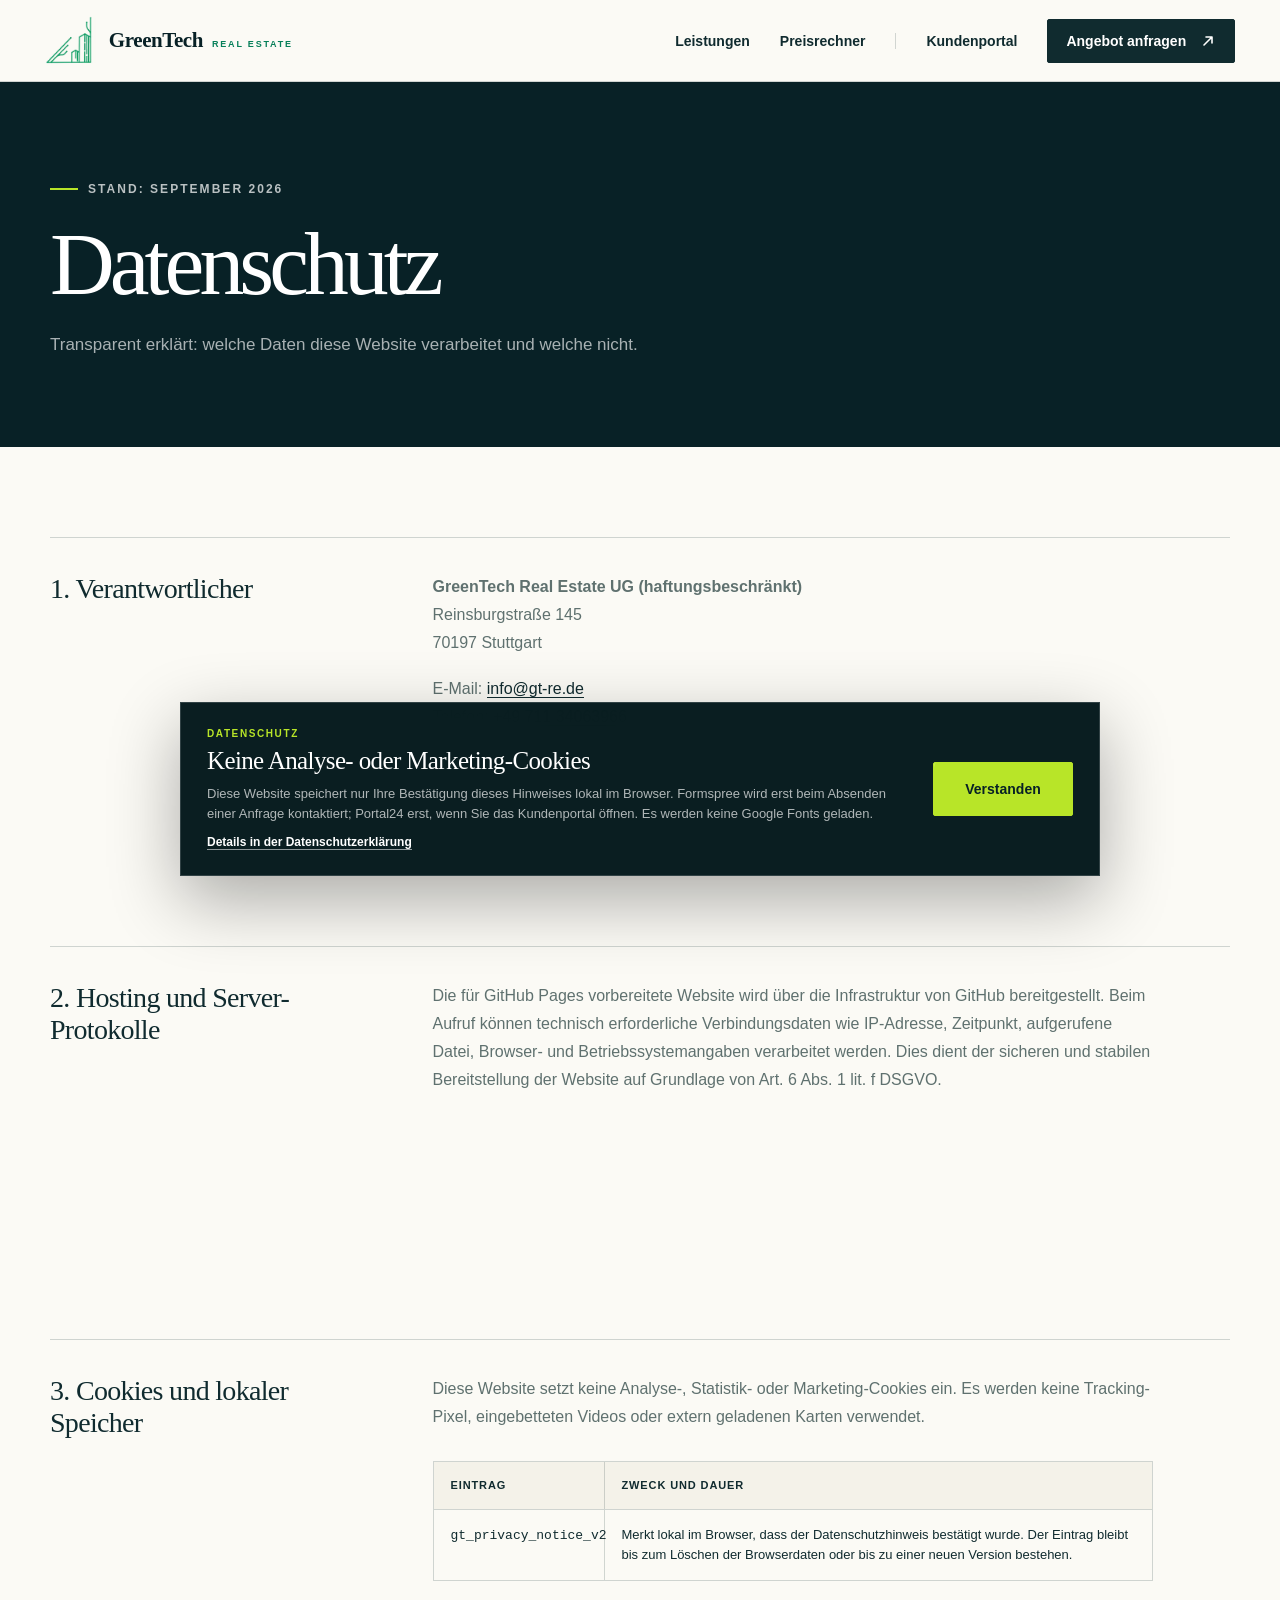
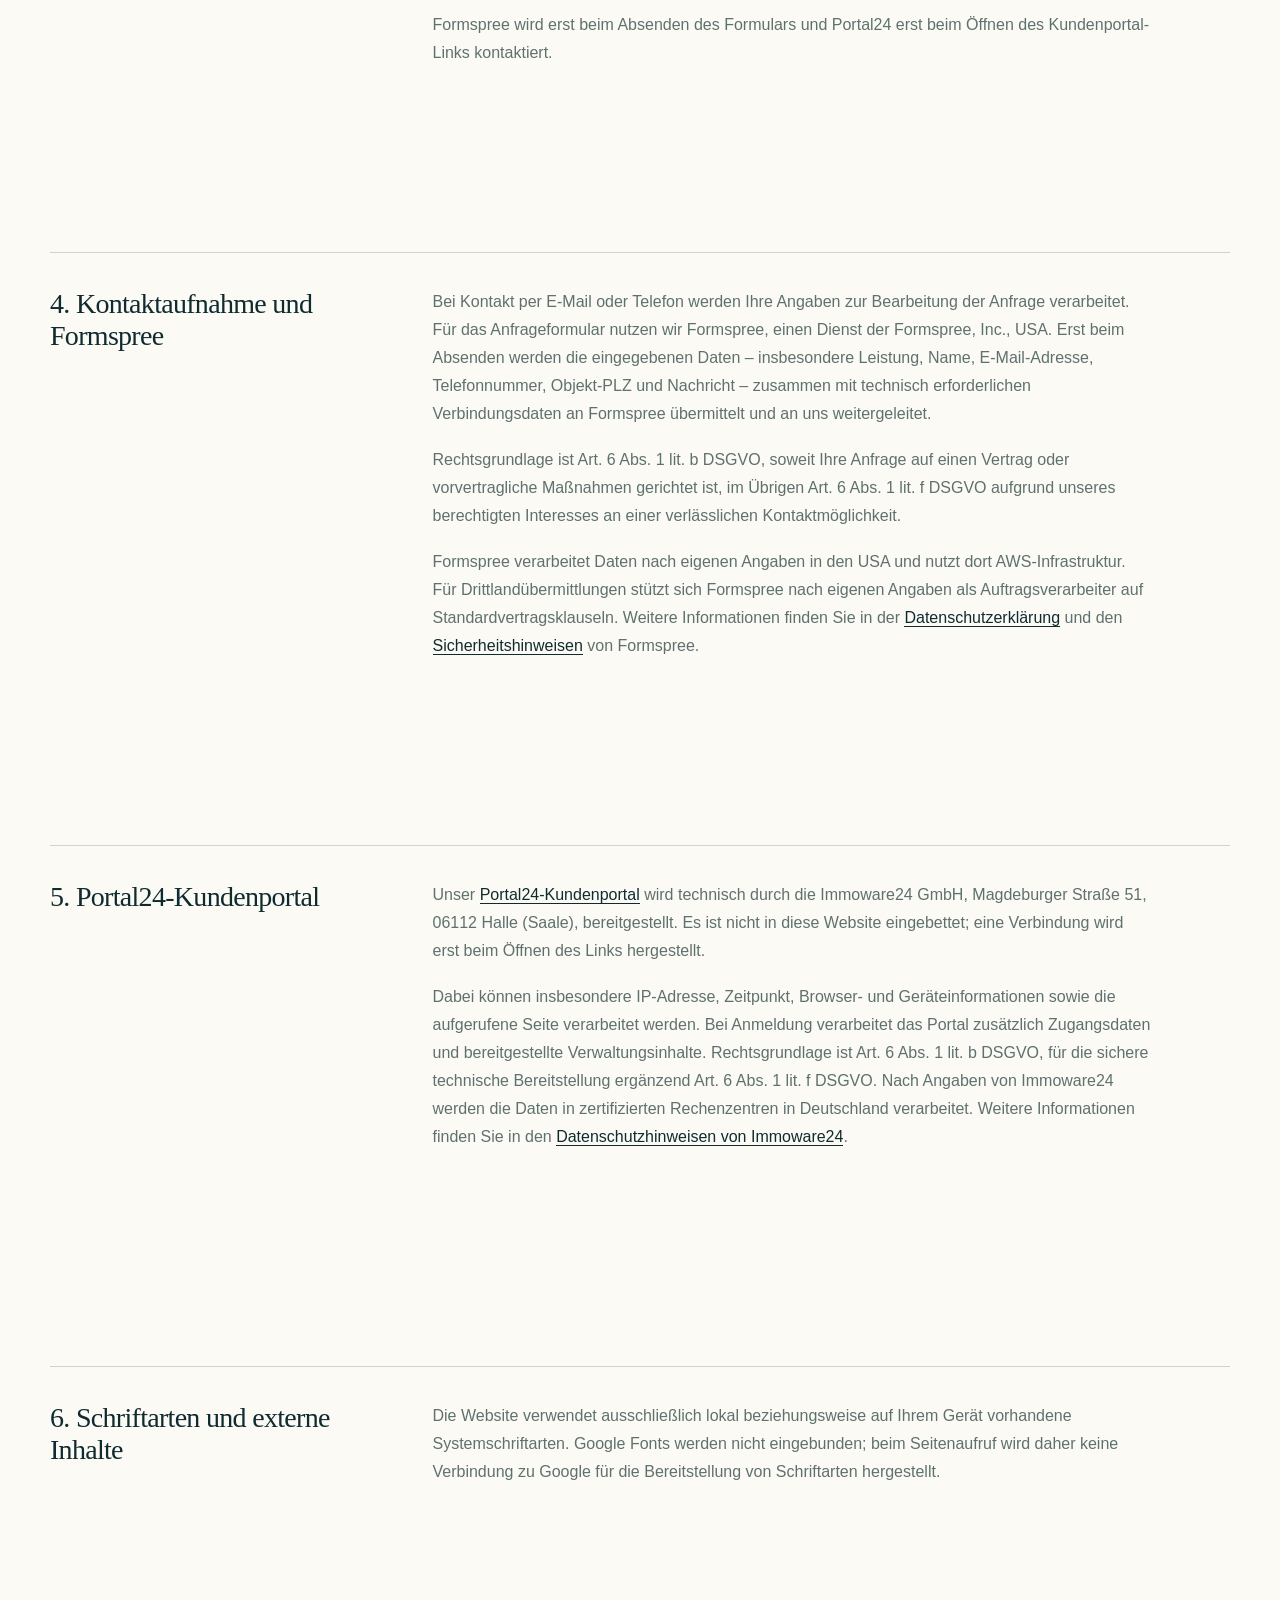
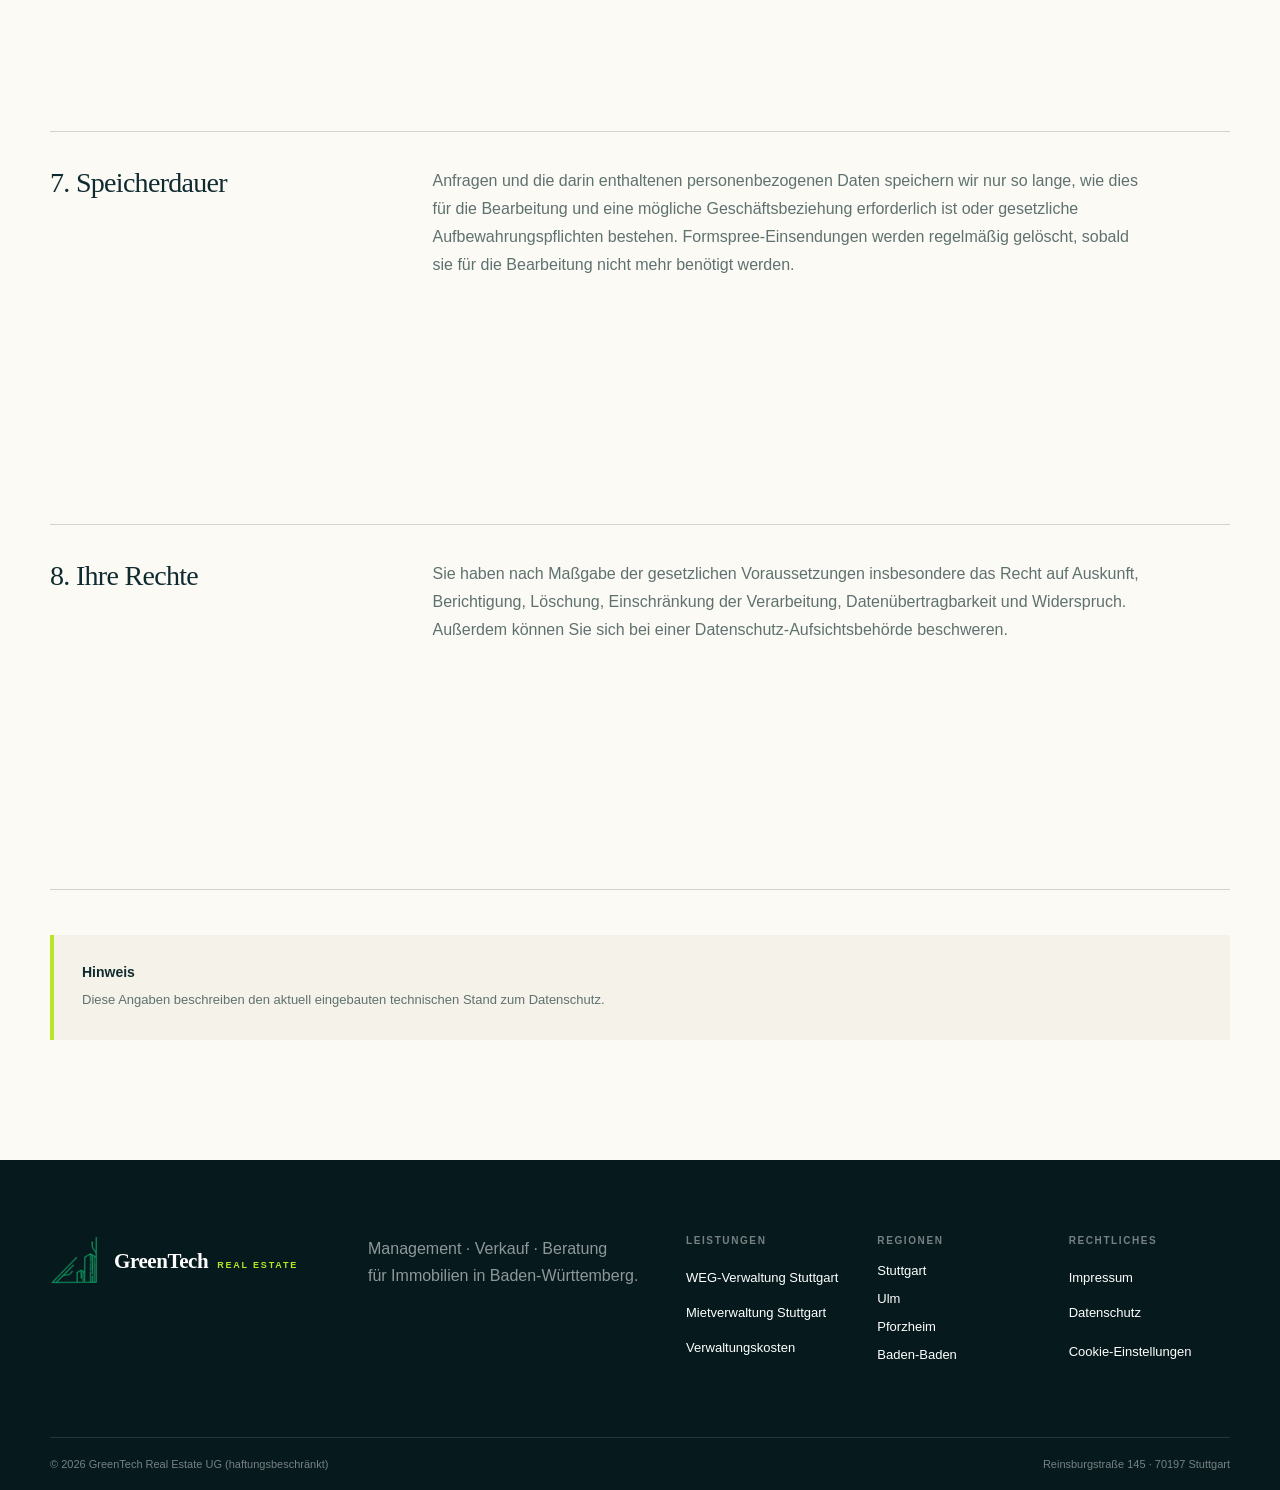
==== commit 0c91adf0: "Update datenschutz.html" ====
--- a/datenschutz.html
+++ b/datenschutz.html
@@ -1 +1 @@
-<!doctype html><html lang="de"><head><meta charset="utf-8"><meta name="viewport" content="width=device-width,initial-scale=1"><title>Datenschutz | GreenTech Real Estate</title><meta name="description" content="Transparent erklärt: welche Daten diese Website verarbeitet und welche nicht."><meta name="robots" content="index,follow,max-image-preview:large"><link rel="canonical" href="https://www.greentechrealestate.de/datenschutz.html"><meta property="og:locale" content="de_DE"><meta property="og:type" content="website"><meta property="og:title" content="Datenschutz | GreenTech Real Estate"><meta property="og:description" content="Transparent erklärt: welche Daten diese Website verarbeitet und welche nicht."><meta property="og:url" content="https://www.greentechrealestate.de/datenschutz.html"><script type="application/ld+json">{"@context":"https://schema.org","@type":["RealEstateAgent","LocalBusiness"],"@id":"https://www.greentechrealestate.de/#unternehmen","name":"GreenTech Real Estate UG (haftungsbeschränkt)","url":"https://www.greentechrealestate.de","logo":"https://www.greentechrealestate.de/assets/greentech-logo.png","telephone":"+49 711 34063966","email":"info@gt-re.de","address":{"@type":"PostalAddress","streetAddress":"Reinsburgstraße 145","postalCode":"70197","addressLocality":"Stuttgart","addressRegion":"Baden-Württemberg","addressCountry":"DE"},"areaServed":["Stuttgart","Ulm","Pforzheim","Baden-Baden"]}</script><link rel="stylesheet" href="styles.css?v=23"><style>@media(max-width:960px){.calculator-layout{gap:0!important;row-gap:0!important}.calculator-controls{margin-bottom:0!important}.result-card{margin-top:0!important}}</style><script src="form-config.js" defer></script><script src="script.js" defer></script></head><body><header class="site-header"><a class="brand brand-logo" href="index.html" aria-label="GreenTech Real Estate – Startseite"><span class="brand-symbol" aria-hidden="true"><img src="[data-uri]" alt="" width="380" height="132"></span><span class="brand-name"><strong>GreenTech</strong><span>Real Estate</span></span></a><button class="menu-button" type="button" aria-label="Menü öffnen" aria-expanded="false"><span></span><span></span></button><nav class="main-nav"><a href="index.html#leistungen">Leistungen</a><a href="preise.html">Preisrechner</a><a class="nav-login" href="https://portal.greentechrealestate.de/user/auth/login">Kundenportal</a><a class="button button-small" href="index.html#anfrage">Angebot anfragen <span class="arrow-icon" aria-hidden="true"><svg viewBox="0 0 16 16" focusable="false"><path d="M4 12 12 4M6 4h6v6"></path></svg></span></a></nav><span class="scroll-progress" aria-hidden="true"></span></header><main class="page-transition"><header class="legal-hero"><div class="section-shell"><p class="eyebrow light"><span></span>Stand: September 2026</p><h1>Datenschutz</h1><p>Transparent erklärt: welche Daten diese Website verarbeitet und welche nicht.</p></div></header><article class="legal-content section-shell"><section><h2>1. Verantwortlicher</h2><p><strong>GreenTech Real Estate UG (haftungsbeschränkt)</strong><br>Reinsburgstraße 145<br>70197 Stuttgart</p><p>E-Mail: <a href="mailto:info@gt-re.de">info@gt-re.de</a><br>Telefon: <a href="tel:+4971134063966">+49 711 34063966</a></p></section><section><h2>2. Hosting und Server-Protokolle</h2><p>Die für GitHub Pages vorbereitete Website wird über die Infrastruktur von GitHub bereitgestellt. Beim Aufruf können technisch erforderliche Verbindungsdaten wie IP-Adresse, Zeitpunkt, aufgerufene Datei, Browser- und Betriebssystemangaben verarbeitet werden. Dies dient der sicheren und stabilen Bereitstellung der Website auf Grundlage von Art. 6 Abs. 1 lit. f DSGVO.</p></section><section><h2>3. Cookies und lokaler Speicher</h2><p>Diese Website setzt keine Analyse-, Statistik- oder Marketing-Cookies ein. Es werden keine Tracking-Pixel, eingebetteten Videos oder extern geladenen Karten verwendet.</p><div class="legal-table"><div><strong>Eintrag</strong><strong>Zweck und Dauer</strong></div><div><span><code>gt_privacy_notice_v2</code></span><span>Merkt lokal im Browser, dass der Datenschutzhinweis bestätigt wurde. Der Eintrag bleibt bis zum Löschen der Browserdaten oder bis zu einer neuen Version bestehen.</span></div></div><p>Formspree wird erst beim Absenden des Formulars und Portal24 erst beim Öffnen des Kundenportal-Links kontaktiert.</p></section><section><h2>4. Kontaktaufnahme und Formspree</h2><p>Bei Kontakt per E-Mail oder Telefon werden Ihre Angaben zur Bearbeitung der Anfrage verarbeitet. Für das Anfrageformular nutzen wir Formspree, einen Dienst der Formspree, Inc., USA. Erst beim Absenden werden die eingegebenen Daten – insbesondere Leistung, Name, E-Mail-Adresse, Telefonnummer, Objekt-PLZ und Nachricht – zusammen mit technisch erforderlichen Verbindungsdaten an Formspree übermittelt und an uns weitergeleitet.</p><p>Rechtsgrundlage ist Art. 6 Abs. 1 lit. b DSGVO, soweit Ihre Anfrage auf einen Vertrag oder vorvertragliche Maßnahmen gerichtet ist, im Übrigen Art. 6 Abs. 1 lit. f DSGVO aufgrund unseres berechtigten Interesses an einer verlässlichen Kontaktmöglichkeit.</p><p>Formspree verarbeitet Daten nach eigenen Angaben in den USA und nutzt dort AWS-Infrastruktur. Für Drittlandübermittlungen stützt sich Formspree nach eigenen Angaben als Auftragsverarbeiter auf Standardvertragsklauseln. Weitere Informationen finden Sie in der <a href="https://formspree.io/legal/privacy-policy/">Datenschutzerklärung</a> und den <a href="https://formspree.io/security/">Sicherheitshinweisen</a> von Formspree.</p></section><section><h2>5. Portal24-Kundenportal</h2><p>Unser <a href="https://portal.greentechrealestate.de/user/auth/login">Portal24-Kundenportal</a> wird technisch durch die Immoware24 GmbH, Magdeburger Straße 51, 06112 Halle (Saale), bereitgestellt. Es ist nicht in diese Website eingebettet; eine Verbindung wird erst beim Öffnen des Links hergestellt.</p><p>Dabei können insbesondere IP-Adresse, Zeitpunkt, Browser- und Geräteinformationen sowie die aufgerufene Seite verarbeitet werden. Bei Anmeldung verarbeitet das Portal zusätzlich Zugangsdaten und bereitgestellte Verwaltungsinhalte. Rechtsgrundlage ist Art. 6 Abs. 1 lit. b DSGVO, für die sichere technische Bereitstellung ergänzend Art. 6 Abs. 1 lit. f DSGVO. Nach Angaben von Immoware24 werden die Daten in zertifizierten Rechenzentren in Deutschland verarbeitet. Weitere Informationen finden Sie in den <a href="https://www.immoware24.de/datenschutz/">Datenschutzhinweisen von Immoware24</a>.</p></section><section><h2>6. Schriftarten und externe Inhalte</h2><p>Die Website verwendet ausschließlich lokal beziehungsweise auf Ihrem Gerät vorhandene Systemschriftarten. Google Fonts werden nicht eingebunden; beim Seitenaufruf wird daher keine Verbindung zu Google für die Bereitstellung von Schriftarten hergestellt.</p></section><section><h2>7. Speicherdauer</h2><p>Anfragen und die darin enthaltenen personenbezogenen Daten speichern wir nur so lange, wie dies für die Bearbeitung und eine mögliche Geschäftsbeziehung erforderlich ist oder gesetzliche Aufbewahrungspflichten bestehen. Formspree-Einsendungen werden regelmäßig gelöscht, sobald sie für die Bearbeitung nicht mehr benötigt werden.</p></section><section><h2>8. Ihre Rechte</h2><p>Sie haben nach Maßgabe der gesetzlichen Voraussetzungen insbesondere das Recht auf Auskunft, Berichtigung, Löschung, Einschränkung der Verarbeitung, Datenübertragbarkeit und Widerspruch. Außerdem können Sie sich bei einer Datenschutz-Aufsichtsbehörde beschweren.</p></section><aside class="legal-note"><strong>Hinweis</strong><p>Diese Angaben beschreiben den aktuell eingebauten technischen Stand. Werden später weitere Drittdienste ergänzt, müssen die Hinweise vor deren Einsatz aktualisiert werden.</p></aside></article></main><footer><div class="footer-top section-shell"><a class="brand brand-logo footer-logo" href="index.html" aria-label="GreenTech Real Estate – Startseite"><span class="brand-symbol" aria-hidden="true"><img src="[data-uri]" alt="" width="380" height="132"></span><span class="brand-name"><strong>GreenTech</strong><span>Real Estate</span></span></a><p>Management · Verkauf · Beratung<br>für Immobilien in Baden-Württemberg.</p><div class="footer-navigation"><nav class="footer-links" aria-label="Leistungen"><strong>Leistungen</strong><a href="weg-verwaltung.html">WEG-Verwaltung Stuttgart</a><a href="mietverwaltung.html">Mietverwaltung Stuttgart</a><a href="preise.html">Verwaltungskosten</a></nav><nav class="footer-links" aria-label="Regionen"><strong>Regionen</strong><a href="index.html#stuttgart">Stuttgart</a><a href="hausverwaltung-ulm.html">Ulm</a><a href="hausverwaltung-pforzheim.html">Pforzheim</a><a href="hausverwaltung-baden-baden.html">Baden-Baden</a></nav><nav class="footer-links" aria-label="Rechtliches"><strong>Rechtliches</strong><a href="impressum.html">Impressum</a><a href="datenschutz.html">Datenschutz</a><button class="footer-cookie-button" type="button" data-cookie-settings>Cookie-Einstellungen</button></nav></div></div><div class="footer-bottom section-shell"><span>© 2026 GreenTech Real Estate UG (haftungsbeschränkt)</span><span>Reinsburgstraße 145 · 70197 Stuttgart</span></div></footer></body></html>+<!doctype html><html lang="de"><head><meta charset="utf-8"><meta name="viewport" content="width=device-width,initial-scale=1"><title>Datenschutz | GreenTech Real Estate</title><meta name="description" content="Transparent erklärt: welche Daten diese Website verarbeitet und welche nicht."><meta name="robots" content="index,follow,max-image-preview:large"><link rel="canonical" href="https://www.greentechrealestate.de/datenschutz.html"><meta property="og:locale" content="de_DE"><meta property="og:type" content="website"><meta property="og:title" content="Datenschutz | GreenTech Real Estate"><meta property="og:description" content="Transparent erklärt: welche Daten diese Website verarbeitet und welche nicht."><meta property="og:url" content="https://www.greentechrealestate.de/datenschutz.html"><script type="application/ld+json">{"@context":"https://schema.org","@type":["RealEstateAgent","LocalBusiness"],"@id":"https://www.greentechrealestate.de/#unternehmen","name":"GreenTech Real Estate UG (haftungsbeschränkt)","url":"https://www.greentechrealestate.de","logo":"https://www.greentechrealestate.de/assets/greentech-logo.png","telephone":"+49 711 34063966","email":"info@gt-re.de","address":{"@type":"PostalAddress","streetAddress":"Reinsburgstraße 145","postalCode":"70197","addressLocality":"Stuttgart","addressRegion":"Baden-Württemberg","addressCountry":"DE"},"areaServed":["Stuttgart","Ulm","Pforzheim","Baden-Baden"]}</script><link rel="stylesheet" href="styles.css?v=24"><style>@media(max-width:960px){.calculator-layout{gap:0!important;row-gap:0!important}.calculator-controls{margin-bottom:0!important}.result-card{margin-top:0!important}}</style><script src="form-config.js" defer></script><script src="script.js" defer></script></head><body><header class="site-header"><a class="brand brand-logo" href="index.html" aria-label="GreenTech Real Estate – Startseite"><span class="brand-symbol" aria-hidden="true"><img src="[data-uri]" alt="" width="380" height="132"></span><span class="brand-name"><strong>GreenTech</strong><span>Real Estate</span></span></a><button class="menu-button" type="button" aria-label="Menü öffnen" aria-expanded="false"><span></span><span></span></button><nav class="main-nav"><a href="index.html#leistungen">Leistungen</a><a href="preise.html">Preisrechner</a><a class="nav-login" href="https://portal.greentechrealestate.de/user/auth/login">Kundenportal</a><a class="button button-small" href="index.html#anfrage">Angebot anfragen <span class="arrow-icon" aria-hidden="true"><svg viewBox="0 0 16 16" focusable="false"><path d="M4 12 12 4M6 4h6v6"></path></svg></span></a></nav><span class="scroll-progress" aria-hidden="true"></span></header><main class="page-transition"><header class="legal-hero"><div class="section-shell"><p class="eyebrow light"><span></span>Stand: September 2026</p><h1>Datenschutz</h1><p>Transparent erklärt: welche Daten diese Website verarbeitet und welche nicht.</p></div></header><article class="legal-content section-shell"><section><h2>1. Verantwortlicher</h2><p><strong>GreenTech Real Estate UG (haftungsbeschränkt)</strong><br>Reinsburgstraße 145<br>70197 Stuttgart</p><p>E-Mail: <a href="mailto:info@gt-re.de">info@gt-re.de</a><br>Telefon: <a href="tel:+4971134063966">+49 711 34063966</a></p></section><section><h2>2. Hosting und Server-Protokolle</h2><p>Die für GitHub Pages vorbereitete Website wird über die Infrastruktur von GitHub bereitgestellt. Beim Aufruf können technisch erforderliche Verbindungsdaten wie IP-Adresse, Zeitpunkt, aufgerufene Datei, Browser- und Betriebssystemangaben verarbeitet werden. Dies dient der sicheren und stabilen Bereitstellung der Website auf Grundlage von Art. 6 Abs. 1 lit. f DSGVO.</p></section><section><h2>3. Cookies und lokaler Speicher</h2><p>Diese Website setzt keine Analyse-, Statistik- oder Marketing-Cookies ein. Es werden keine Tracking-Pixel, eingebetteten Videos oder extern geladenen Karten verwendet.</p><div class="legal-table"><div><strong>Eintrag</strong><strong>Zweck und Dauer</strong></div><div><span><code>gt_privacy_notice_v2</code></span><span>Merkt lokal im Browser, dass der Datenschutzhinweis bestätigt wurde. Der Eintrag bleibt bis zum Löschen der Browserdaten oder bis zu einer neuen Version bestehen.</span></div></div><p>Formspree wird erst beim Absenden des Formulars und Portal24 erst beim Öffnen des Kundenportal-Links kontaktiert.</p></section><section><h2>4. Kontaktaufnahme und Formspree</h2><p>Bei Kontakt per E-Mail oder Telefon werden Ihre Angaben zur Bearbeitung der Anfrage verarbeitet. Für das Anfrageformular nutzen wir Formspree, einen Dienst der Formspree, Inc., USA. Erst beim Absenden werden die eingegebenen Daten – insbesondere Leistung, Name, E-Mail-Adresse, Telefonnummer, Objekt-PLZ und Nachricht – zusammen mit technisch erforderlichen Verbindungsdaten an Formspree übermittelt und an uns weitergeleitet.</p><p>Rechtsgrundlage ist Art. 6 Abs. 1 lit. b DSGVO, soweit Ihre Anfrage auf einen Vertrag oder vorvertragliche Maßnahmen gerichtet ist, im Übrigen Art. 6 Abs. 1 lit. f DSGVO aufgrund unseres berechtigten Interesses an einer verlässlichen Kontaktmöglichkeit.</p><p>Formspree verarbeitet Daten nach eigenen Angaben in den USA und nutzt dort AWS-Infrastruktur. Für Drittlandübermittlungen stützt sich Formspree nach eigenen Angaben als Auftragsverarbeiter auf Standardvertragsklauseln. Weitere Informationen finden Sie in der <a href="https://formspree.io/legal/privacy-policy/">Datenschutzerklärung</a> und den <a href="https://formspree.io/security/">Sicherheitshinweisen</a> von Formspree.</p></section><section><h2>5. Portal24-Kundenportal</h2><p>Unser <a href="https://portal.greentechrealestate.de/user/auth/login">Portal24-Kundenportal</a> wird technisch durch die Immoware24 GmbH, Magdeburger Straße 51, 06112 Halle (Saale), bereitgestellt. Es ist nicht in diese Website eingebettet; eine Verbindung wird erst beim Öffnen des Links hergestellt.</p><p>Dabei können insbesondere IP-Adresse, Zeitpunkt, Browser- und Geräteinformationen sowie die aufgerufene Seite verarbeitet werden. Bei Anmeldung verarbeitet das Portal zusätzlich Zugangsdaten und bereitgestellte Verwaltungsinhalte. Rechtsgrundlage ist Art. 6 Abs. 1 lit. b DSGVO, für die sichere technische Bereitstellung ergänzend Art. 6 Abs. 1 lit. f DSGVO. Nach Angaben von Immoware24 werden die Daten in zertifizierten Rechenzentren in Deutschland verarbeitet. Weitere Informationen finden Sie in den <a href="https://www.immoware24.de/datenschutz/">Datenschutzhinweisen von Immoware24</a>.</p></section><section><h2>6. Schriftarten und externe Inhalte</h2><p>Die Website verwendet ausschließlich lokal beziehungsweise auf Ihrem Gerät vorhandene Systemschriftarten. Google Fonts werden nicht eingebunden; beim Seitenaufruf wird daher keine Verbindung zu Google für die Bereitstellung von Schriftarten hergestellt.</p></section><section><h2>7. Speicherdauer</h2><p>Anfragen und die darin enthaltenen personenbezogenen Daten speichern wir nur so lange, wie dies für die Bearbeitung und eine mögliche Geschäftsbeziehung erforderlich ist oder gesetzliche Aufbewahrungspflichten bestehen. Formspree-Einsendungen werden regelmäßig gelöscht, sobald sie für die Bearbeitung nicht mehr benötigt werden.</p></section><section><h2>8. Ihre Rechte</h2><p>Sie haben nach Maßgabe der gesetzlichen Voraussetzungen insbesondere das Recht auf Auskunft, Berichtigung, Löschung, Einschränkung der Verarbeitung, Datenübertragbarkeit und Widerspruch. Außerdem können Sie sich bei einer Datenschutz-Aufsichtsbehörde beschweren.</p></section><aside class="legal-note"><strong>Hinweis</strong><p>Diese Angaben beschreiben den aktuell eingebauten technischen Stand zum Datenschutz.</p></aside></article></main><footer><div class="footer-top section-shell"><a class="brand brand-logo footer-logo" href="index.html" aria-label="GreenTech Real Estate – Startseite"><span class="brand-symbol" aria-hidden="true"><img src="[data-uri]" alt="" width="380" height="132"></span><span class="brand-name"><strong>GreenTech</strong><span>Real Estate</span></span></a><p>Management · Verkauf · Beratung<br>für Immobilien in Baden-Württemberg.</p><div class="footer-navigation"><nav class="footer-links" aria-label="Leistungen"><strong>Leistungen</strong><a href="weg-verwaltung.html">WEG-Verwaltung Stuttgart</a><a href="mietverwaltung.html">Mietverwaltung Stuttgart</a><a href="preise.html">Verwaltungskosten</a></nav><nav class="footer-links" aria-label="Regionen"><strong>Regionen</strong><a href="index.html#stuttgart">Stuttgart</a><a href="hausverwaltung-ulm.html">Ulm</a><a href="hausverwaltung-pforzheim.html">Pforzheim</a><a href="hausverwaltung-baden-baden.html">Baden-Baden</a></nav><nav class="footer-links" aria-label="Rechtliches"><strong>Rechtliches</strong><a href="impressum.html">Impressum</a><a href="datenschutz.html">Datenschutz</a><button class="footer-cookie-button" type="button" data-cookie-settings>Cookie-Einstellungen</button></nav></div></div><div class="footer-bottom section-shell"><span>© 2026 GreenTech Real Estate UG (haftungsbeschränkt)</span><span>Reinsburgstraße 145 · 70197 Stuttgart</span></div></footer></body></html>
--- a/styles.css
+++ b/styles.css
@@ -159,6 +159,16 @@
 .checkbox-label span { margin: 0 !important; color: var(--muted); font-size: 12px !important; font-weight: 400 !important; line-height: 1.55; letter-spacing: 0 !important; }
 .checkbox-label a { text-decoration: underline; }
 .button-submit { width: 100%; border: 0; }
+.button-submit:disabled { cursor: wait; opacity: .72; }
+.inquiry-form[hidden], .form-success[hidden], .form-error[hidden] { display: none !important; }
+.form-error { margin: 16px 0 0; padding: 13px 15px; border-left: 3px solid #a33a31; background: #f9e9e6; color: #6a211b; font-size: 13px; line-height: 1.55; }
+.form-error a { font-weight: 800; text-decoration: underline; }
+.form-success { min-height: 100%; padding: 54px 48px; background: var(--paper); color: var(--ink); outline: none; }
+.form-success-icon { display: grid; place-items: center; width: 62px; height: 62px; margin-bottom: 34px; border-radius: 50%; background: var(--green); color: var(--ink-deep); }
+.form-success-icon svg { width: 31px; height: 31px; fill: none; stroke: currentColor; stroke-width: 2.4; stroke-linecap: round; stroke-linejoin: round; }
+.form-success h3 { margin: 18px 0 12px; font-family: Georgia, "Times New Roman", serif; font-size: clamp(38px, 5vw, 58px); line-height: 1; letter-spacing: -.045em; }
+.form-success > p:not(.eyebrow) { max-width: 520px; margin: 0 0 38px; color: var(--muted); font-size: 17px; line-height: 1.7; }
+.form-success .button { max-width: 320px; }
 .honeypot { position: absolute !important; left: -9999px !important; }
 .form-notice { margin: 16px 0 0; padding: 12px; background: var(--green-soft); font-size: 13px; line-height: 1.5; }
 .faq-section { padding-block: 130px; display: grid; grid-template-columns: .75fr 1.25fr; gap: 10vw; }
@@ -390,6 +400,7 @@
   .filter { width: 100%; min-height: 44px; padding-inline: 12px; }
   .form-row { grid-template-columns: 1fr; gap: 0; }
   .inquiry-form { padding: 28px 22px; margin-inline: -4px; }
+  .form-success { padding: 38px 24px; margin-inline: -4px; }
   .inquiry-form input:not([type="checkbox"]), .inquiry-form select, .inquiry-form textarea { font-size: 16px; }
   .quote-inner { padding-block: 68px; }
   .price-teaser, .calculator-heading { align-items: flex-start; flex-direction: column; }
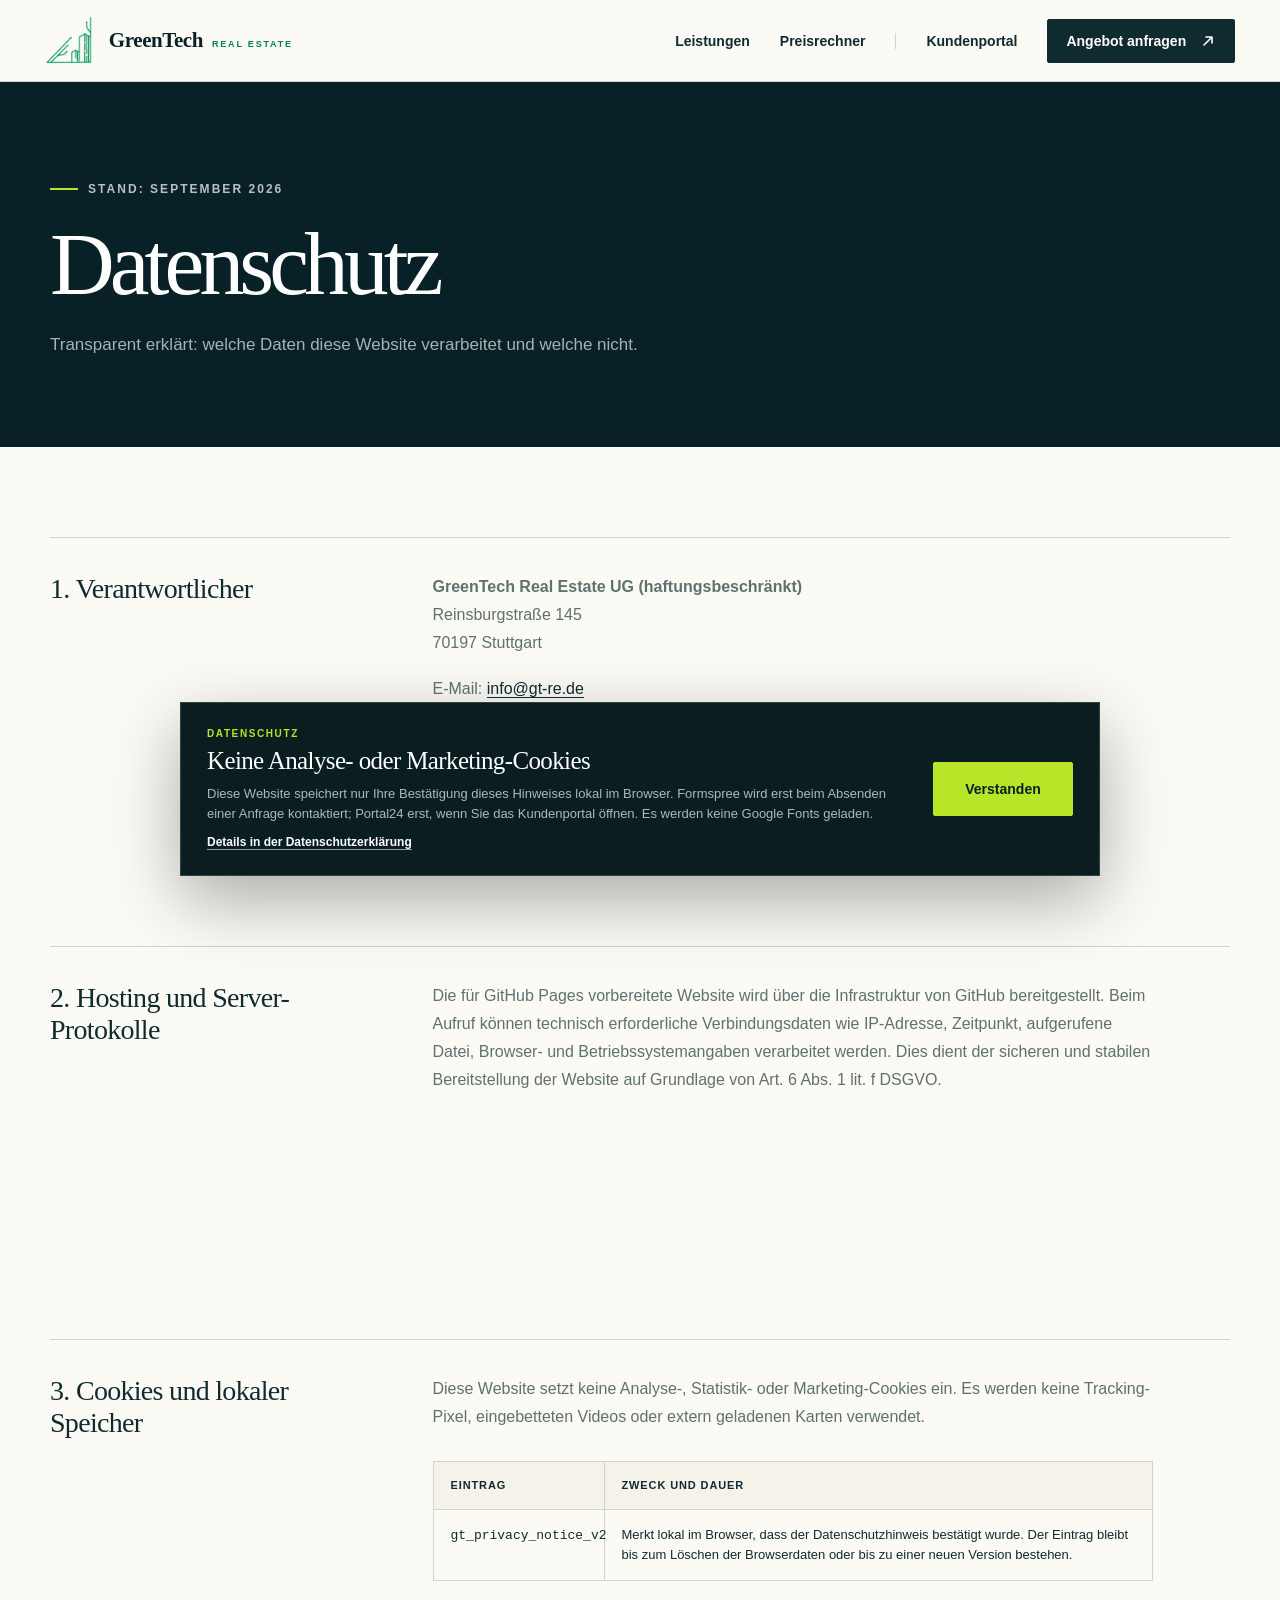
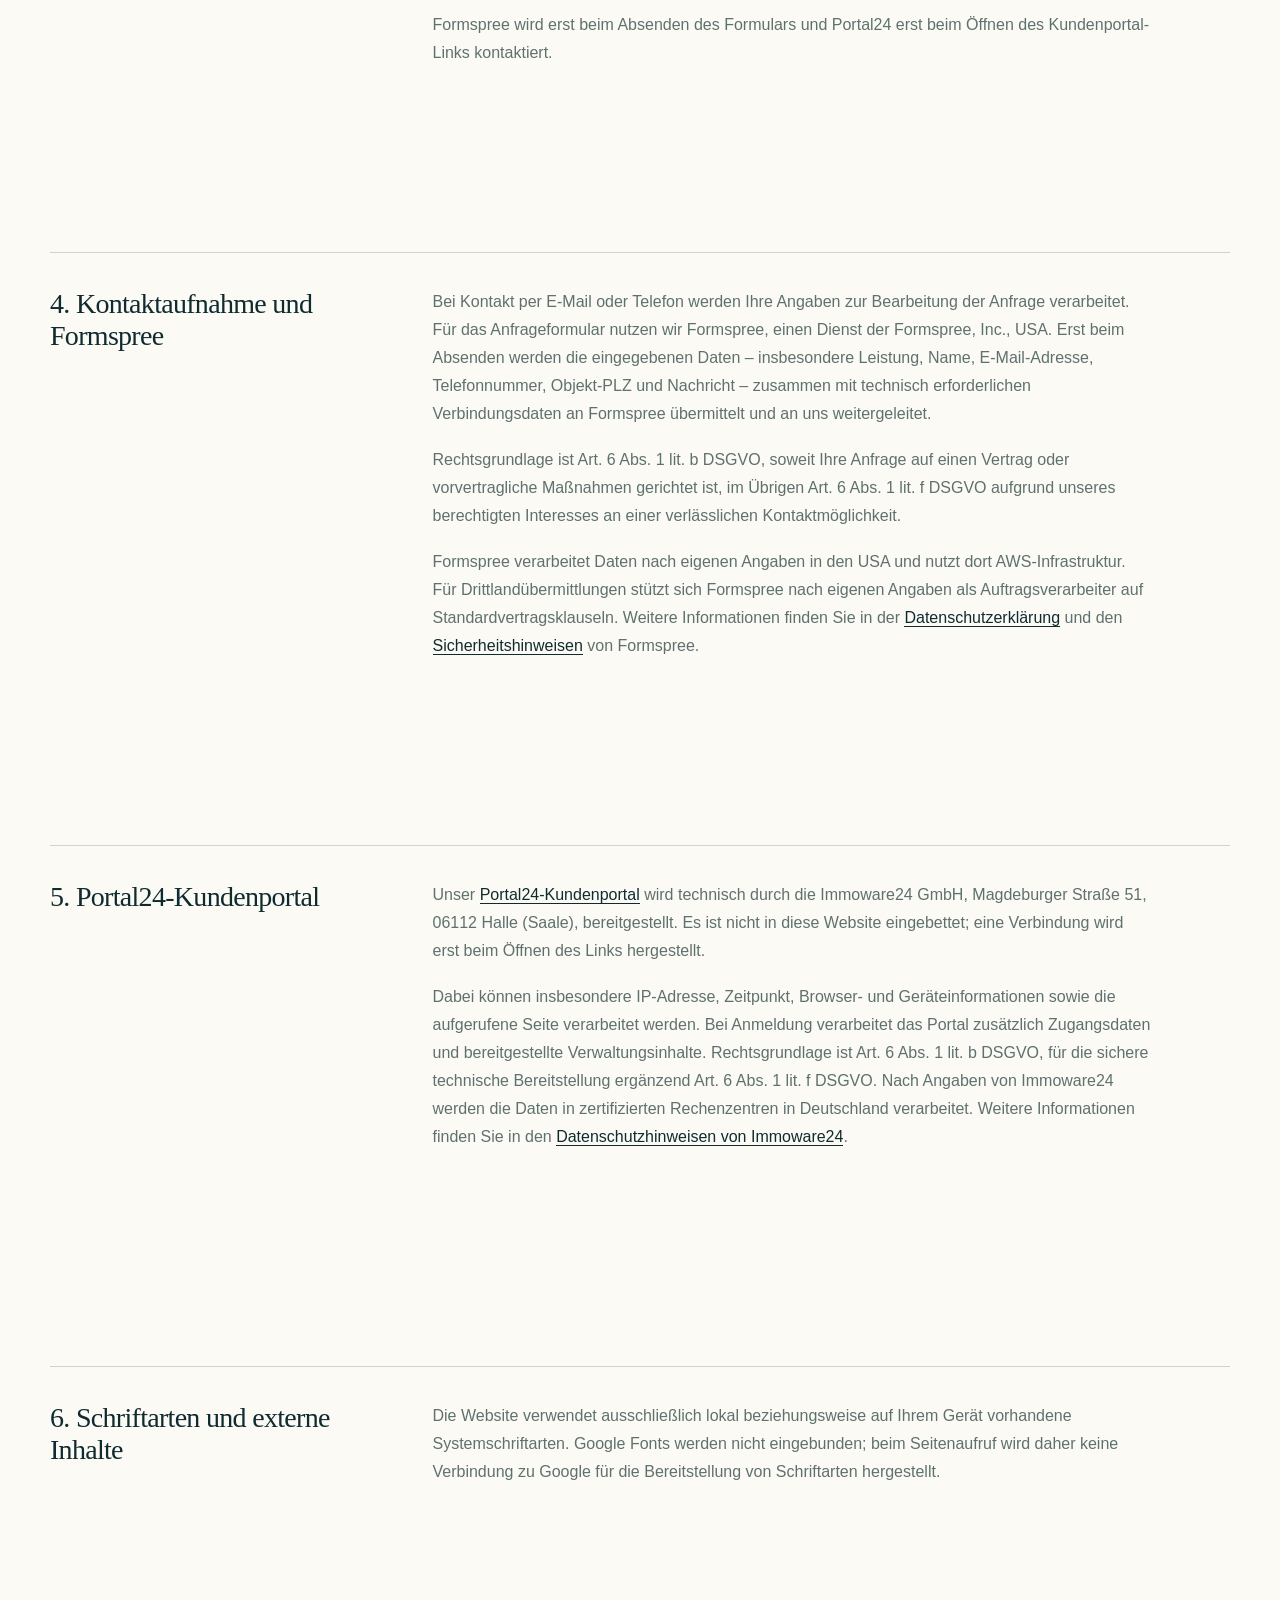
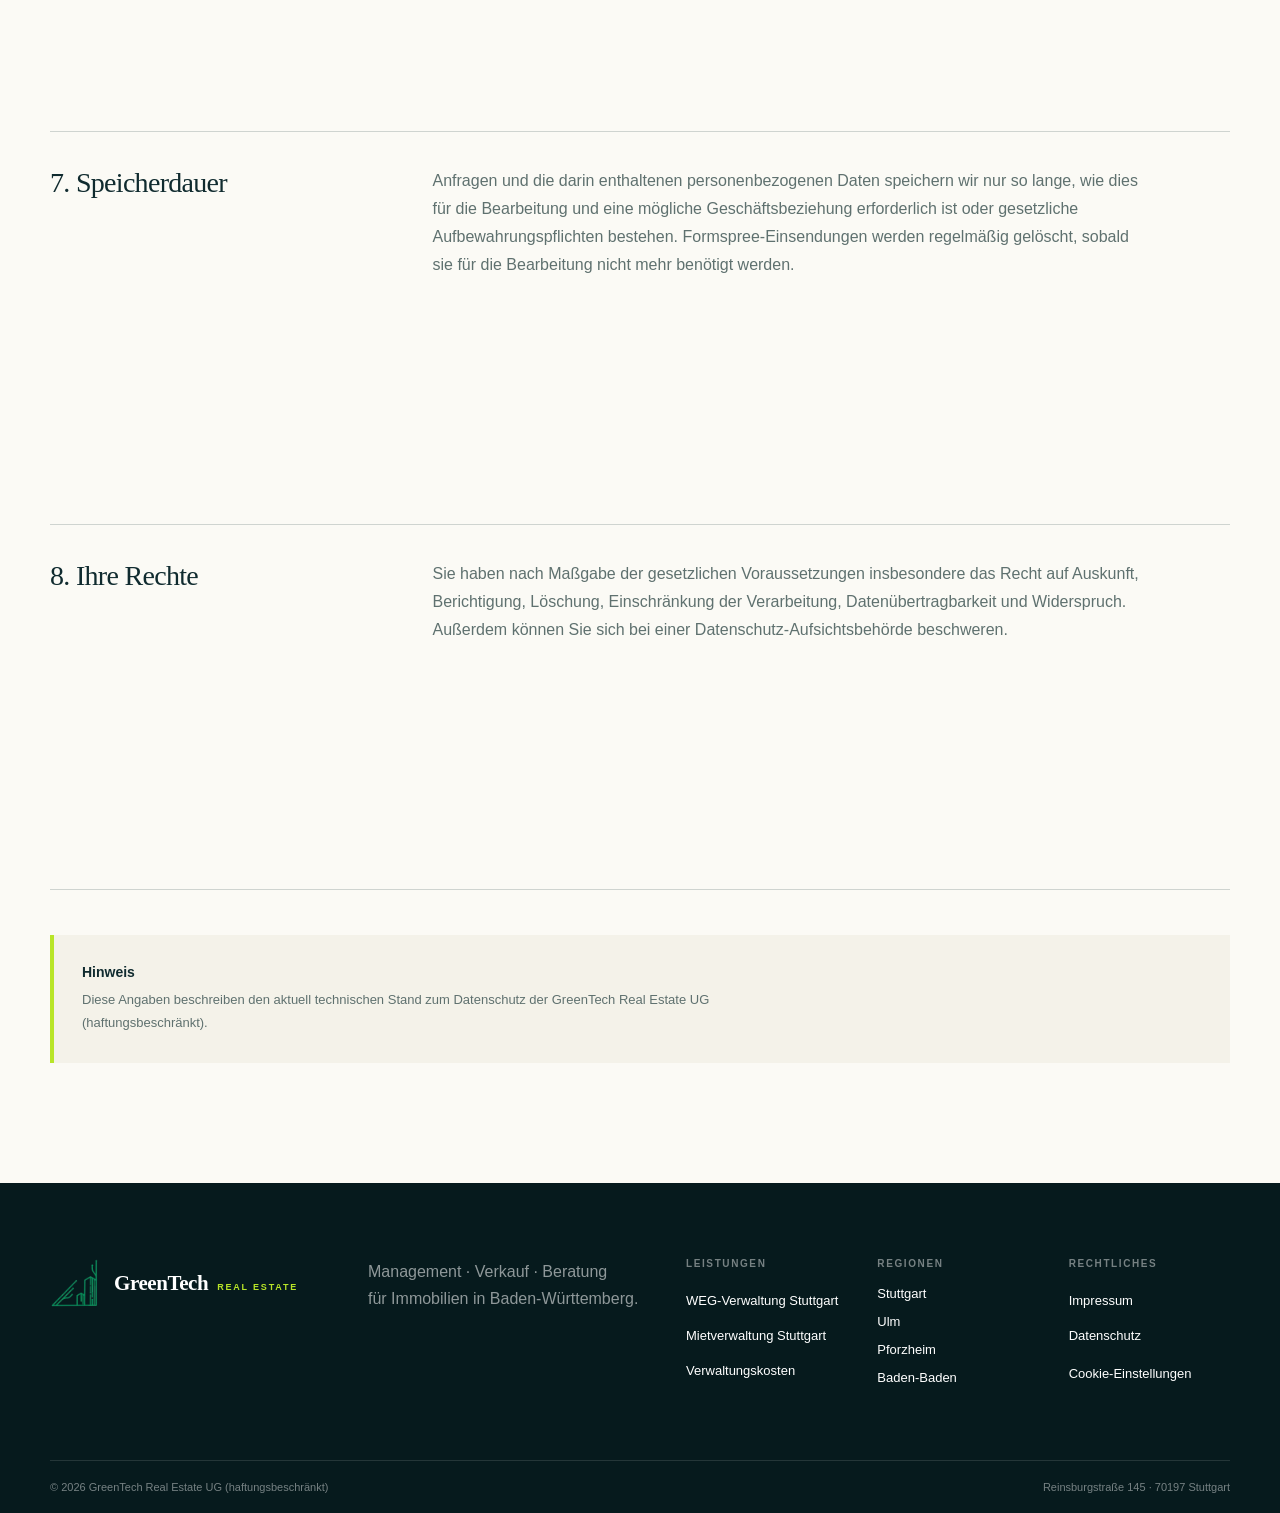
==== commit 0ec82d19: "Update datenschutz.html" ====
--- a/datenschutz.html
+++ b/datenschutz.html
@@ -1 +1 @@
-<!doctype html><html lang="de"><head><meta charset="utf-8"><meta name="viewport" content="width=device-width,initial-scale=1"><title>Datenschutz | GreenTech Real Estate</title><meta name="description" content="Transparent erklärt: welche Daten diese Website verarbeitet und welche nicht."><meta name="robots" content="index,follow,max-image-preview:large"><link rel="canonical" href="https://www.greentechrealestate.de/datenschutz.html"><meta property="og:locale" content="de_DE"><meta property="og:type" content="website"><meta property="og:title" content="Datenschutz | GreenTech Real Estate"><meta property="og:description" content="Transparent erklärt: welche Daten diese Website verarbeitet und welche nicht."><meta property="og:url" content="https://www.greentechrealestate.de/datenschutz.html"><script type="application/ld+json">{"@context":"https://schema.org","@type":["RealEstateAgent","LocalBusiness"],"@id":"https://www.greentechrealestate.de/#unternehmen","name":"GreenTech Real Estate UG (haftungsbeschränkt)","url":"https://www.greentechrealestate.de","logo":"https://www.greentechrealestate.de/assets/greentech-logo.png","telephone":"+49 711 34063966","email":"info@gt-re.de","address":{"@type":"PostalAddress","streetAddress":"Reinsburgstraße 145","postalCode":"70197","addressLocality":"Stuttgart","addressRegion":"Baden-Württemberg","addressCountry":"DE"},"areaServed":["Stuttgart","Ulm","Pforzheim","Baden-Baden"]}</script><link rel="stylesheet" href="styles.css?v=24"><style>@media(max-width:960px){.calculator-layout{gap:0!important;row-gap:0!important}.calculator-controls{margin-bottom:0!important}.result-card{margin-top:0!important}}</style><script src="form-config.js" defer></script><script src="script.js" defer></script></head><body><header class="site-header"><a class="brand brand-logo" href="index.html" aria-label="GreenTech Real Estate – Startseite"><span class="brand-symbol" aria-hidden="true"><img src="[data-uri]" alt="" width="380" height="132"></span><span class="brand-name"><strong>GreenTech</strong><span>Real Estate</span></span></a><button class="menu-button" type="button" aria-label="Menü öffnen" aria-expanded="false"><span></span><span></span></button><nav class="main-nav"><a href="index.html#leistungen">Leistungen</a><a href="preise.html">Preisrechner</a><a class="nav-login" href="https://portal.greentechrealestate.de/user/auth/login">Kundenportal</a><a class="button button-small" href="index.html#anfrage">Angebot anfragen <span class="arrow-icon" aria-hidden="true"><svg viewBox="0 0 16 16" focusable="false"><path d="M4 12 12 4M6 4h6v6"></path></svg></span></a></nav><span class="scroll-progress" aria-hidden="true"></span></header><main class="page-transition"><header class="legal-hero"><div class="section-shell"><p class="eyebrow light"><span></span>Stand: September 2026</p><h1>Datenschutz</h1><p>Transparent erklärt: welche Daten diese Website verarbeitet und welche nicht.</p></div></header><article class="legal-content section-shell"><section><h2>1. Verantwortlicher</h2><p><strong>GreenTech Real Estate UG (haftungsbeschränkt)</strong><br>Reinsburgstraße 145<br>70197 Stuttgart</p><p>E-Mail: <a href="mailto:info@gt-re.de">info@gt-re.de</a><br>Telefon: <a href="tel:+4971134063966">+49 711 34063966</a></p></section><section><h2>2. Hosting und Server-Protokolle</h2><p>Die für GitHub Pages vorbereitete Website wird über die Infrastruktur von GitHub bereitgestellt. Beim Aufruf können technisch erforderliche Verbindungsdaten wie IP-Adresse, Zeitpunkt, aufgerufene Datei, Browser- und Betriebssystemangaben verarbeitet werden. Dies dient der sicheren und stabilen Bereitstellung der Website auf Grundlage von Art. 6 Abs. 1 lit. f DSGVO.</p></section><section><h2>3. Cookies und lokaler Speicher</h2><p>Diese Website setzt keine Analyse-, Statistik- oder Marketing-Cookies ein. Es werden keine Tracking-Pixel, eingebetteten Videos oder extern geladenen Karten verwendet.</p><div class="legal-table"><div><strong>Eintrag</strong><strong>Zweck und Dauer</strong></div><div><span><code>gt_privacy_notice_v2</code></span><span>Merkt lokal im Browser, dass der Datenschutzhinweis bestätigt wurde. Der Eintrag bleibt bis zum Löschen der Browserdaten oder bis zu einer neuen Version bestehen.</span></div></div><p>Formspree wird erst beim Absenden des Formulars und Portal24 erst beim Öffnen des Kundenportal-Links kontaktiert.</p></section><section><h2>4. Kontaktaufnahme und Formspree</h2><p>Bei Kontakt per E-Mail oder Telefon werden Ihre Angaben zur Bearbeitung der Anfrage verarbeitet. Für das Anfrageformular nutzen wir Formspree, einen Dienst der Formspree, Inc., USA. Erst beim Absenden werden die eingegebenen Daten – insbesondere Leistung, Name, E-Mail-Adresse, Telefonnummer, Objekt-PLZ und Nachricht – zusammen mit technisch erforderlichen Verbindungsdaten an Formspree übermittelt und an uns weitergeleitet.</p><p>Rechtsgrundlage ist Art. 6 Abs. 1 lit. b DSGVO, soweit Ihre Anfrage auf einen Vertrag oder vorvertragliche Maßnahmen gerichtet ist, im Übrigen Art. 6 Abs. 1 lit. f DSGVO aufgrund unseres berechtigten Interesses an einer verlässlichen Kontaktmöglichkeit.</p><p>Formspree verarbeitet Daten nach eigenen Angaben in den USA und nutzt dort AWS-Infrastruktur. Für Drittlandübermittlungen stützt sich Formspree nach eigenen Angaben als Auftragsverarbeiter auf Standardvertragsklauseln. Weitere Informationen finden Sie in der <a href="https://formspree.io/legal/privacy-policy/">Datenschutzerklärung</a> und den <a href="https://formspree.io/security/">Sicherheitshinweisen</a> von Formspree.</p></section><section><h2>5. Portal24-Kundenportal</h2><p>Unser <a href="https://portal.greentechrealestate.de/user/auth/login">Portal24-Kundenportal</a> wird technisch durch die Immoware24 GmbH, Magdeburger Straße 51, 06112 Halle (Saale), bereitgestellt. Es ist nicht in diese Website eingebettet; eine Verbindung wird erst beim Öffnen des Links hergestellt.</p><p>Dabei können insbesondere IP-Adresse, Zeitpunkt, Browser- und Geräteinformationen sowie die aufgerufene Seite verarbeitet werden. Bei Anmeldung verarbeitet das Portal zusätzlich Zugangsdaten und bereitgestellte Verwaltungsinhalte. Rechtsgrundlage ist Art. 6 Abs. 1 lit. b DSGVO, für die sichere technische Bereitstellung ergänzend Art. 6 Abs. 1 lit. f DSGVO. Nach Angaben von Immoware24 werden die Daten in zertifizierten Rechenzentren in Deutschland verarbeitet. Weitere Informationen finden Sie in den <a href="https://www.immoware24.de/datenschutz/">Datenschutzhinweisen von Immoware24</a>.</p></section><section><h2>6. Schriftarten und externe Inhalte</h2><p>Die Website verwendet ausschließlich lokal beziehungsweise auf Ihrem Gerät vorhandene Systemschriftarten. Google Fonts werden nicht eingebunden; beim Seitenaufruf wird daher keine Verbindung zu Google für die Bereitstellung von Schriftarten hergestellt.</p></section><section><h2>7. Speicherdauer</h2><p>Anfragen und die darin enthaltenen personenbezogenen Daten speichern wir nur so lange, wie dies für die Bearbeitung und eine mögliche Geschäftsbeziehung erforderlich ist oder gesetzliche Aufbewahrungspflichten bestehen. Formspree-Einsendungen werden regelmäßig gelöscht, sobald sie für die Bearbeitung nicht mehr benötigt werden.</p></section><section><h2>8. Ihre Rechte</h2><p>Sie haben nach Maßgabe der gesetzlichen Voraussetzungen insbesondere das Recht auf Auskunft, Berichtigung, Löschung, Einschränkung der Verarbeitung, Datenübertragbarkeit und Widerspruch. Außerdem können Sie sich bei einer Datenschutz-Aufsichtsbehörde beschweren.</p></section><aside class="legal-note"><strong>Hinweis</strong><p>Diese Angaben beschreiben den aktuell eingebauten technischen Stand zum Datenschutz.</p></aside></article></main><footer><div class="footer-top section-shell"><a class="brand brand-logo footer-logo" href="index.html" aria-label="GreenTech Real Estate – Startseite"><span class="brand-symbol" aria-hidden="true"><img src="[data-uri]" alt="" width="380" height="132"></span><span class="brand-name"><strong>GreenTech</strong><span>Real Estate</span></span></a><p>Management · Verkauf · Beratung<br>für Immobilien in Baden-Württemberg.</p><div class="footer-navigation"><nav class="footer-links" aria-label="Leistungen"><strong>Leistungen</strong><a href="weg-verwaltung.html">WEG-Verwaltung Stuttgart</a><a href="mietverwaltung.html">Mietverwaltung Stuttgart</a><a href="preise.html">Verwaltungskosten</a></nav><nav class="footer-links" aria-label="Regionen"><strong>Regionen</strong><a href="index.html#stuttgart">Stuttgart</a><a href="hausverwaltung-ulm.html">Ulm</a><a href="hausverwaltung-pforzheim.html">Pforzheim</a><a href="hausverwaltung-baden-baden.html">Baden-Baden</a></nav><nav class="footer-links" aria-label="Rechtliches"><strong>Rechtliches</strong><a href="impressum.html">Impressum</a><a href="datenschutz.html">Datenschutz</a><button class="footer-cookie-button" type="button" data-cookie-settings>Cookie-Einstellungen</button></nav></div></div><div class="footer-bottom section-shell"><span>© 2026 GreenTech Real Estate UG (haftungsbeschränkt)</span><span>Reinsburgstraße 145 · 70197 Stuttgart</span></div></footer></body></html>
+<!doctype html><html lang="de"><head><meta charset="utf-8"><meta name="viewport" content="width=device-width,initial-scale=1"><title>Datenschutz | GreenTech Real Estate</title><meta name="description" content="Transparent erklärt: welche Daten diese Website verarbeitet und welche nicht."><meta name="robots" content="index,follow,max-image-preview:large"><link rel="canonical" href="https://www.greentechrealestate.de/datenschutz.html"><meta property="og:locale" content="de_DE"><meta property="og:type" content="website"><meta property="og:title" content="Datenschutz | GreenTech Real Estate"><meta property="og:description" content="Transparent erklärt: welche Daten diese Website verarbeitet und welche nicht."><meta property="og:url" content="https://www.greentechrealestate.de/datenschutz.html"><script type="application/ld+json">{"@context":"https://schema.org","@type":["RealEstateAgent","LocalBusiness"],"@id":"https://www.greentechrealestate.de/#unternehmen","name":"GreenTech Real Estate UG (haftungsbeschränkt)","url":"https://www.greentechrealestate.de","logo":"https://www.greentechrealestate.de/assets/greentech-logo.png","telephone":"+49 711 34063966","email":"info@gt-re.de","address":{"@type":"PostalAddress","streetAddress":"Reinsburgstraße 145","postalCode":"70197","addressLocality":"Stuttgart","addressRegion":"Baden-Württemberg","addressCountry":"DE"},"areaServed":["Stuttgart","Ulm","Pforzheim","Baden-Baden"]}</script><link rel="stylesheet" href="styles.css?v=24"><style>@media(max-width:960px){.calculator-layout{gap:0!important;row-gap:0!important}.calculator-controls{margin-bottom:0!important}.result-card{margin-top:0!important}}</style><script src="form-config.js" defer></script><script src="script.js" defer></script></head><body><header class="site-header"><a class="brand brand-logo" href="index.html" aria-label="GreenTech Real Estate – Startseite"><span class="brand-symbol" aria-hidden="true"><img src="[data-uri]" alt="" width="380" height="132"></span><span class="brand-name"><strong>GreenTech</strong><span>Real Estate</span></span></a><button class="menu-button" type="button" aria-label="Menü öffnen" aria-expanded="false"><span></span><span></span></button><nav class="main-nav"><a href="index.html#leistungen">Leistungen</a><a href="preise.html">Preisrechner</a><a class="nav-login" href="https://portal.greentechrealestate.de/user/auth/login">Kundenportal</a><a class="button button-small" href="index.html#anfrage">Angebot anfragen <span class="arrow-icon" aria-hidden="true"><svg viewBox="0 0 16 16" focusable="false"><path d="M4 12 12 4M6 4h6v6"></path></svg></span></a></nav><span class="scroll-progress" aria-hidden="true"></span></header><main class="page-transition"><header class="legal-hero"><div class="section-shell"><p class="eyebrow light"><span></span>Stand: September 2026</p><h1>Datenschutz</h1><p>Transparent erklärt: welche Daten diese Website verarbeitet und welche nicht.</p></div></header><article class="legal-content section-shell"><section><h2>1. Verantwortlicher</h2><p><strong>GreenTech Real Estate UG (haftungsbeschränkt)</strong><br>Reinsburgstraße 145<br>70197 Stuttgart</p><p>E-Mail: <a href="mailto:info@gt-re.de">info@gt-re.de</a><br>Telefon: <a href="tel:+4971134063966">+49 711 34063966</a></p></section><section><h2>2. Hosting und Server-Protokolle</h2><p>Die für GitHub Pages vorbereitete Website wird über die Infrastruktur von GitHub bereitgestellt. Beim Aufruf können technisch erforderliche Verbindungsdaten wie IP-Adresse, Zeitpunkt, aufgerufene Datei, Browser- und Betriebssystemangaben verarbeitet werden. Dies dient der sicheren und stabilen Bereitstellung der Website auf Grundlage von Art. 6 Abs. 1 lit. f DSGVO.</p></section><section><h2>3. Cookies und lokaler Speicher</h2><p>Diese Website setzt keine Analyse-, Statistik- oder Marketing-Cookies ein. Es werden keine Tracking-Pixel, eingebetteten Videos oder extern geladenen Karten verwendet.</p><div class="legal-table"><div><strong>Eintrag</strong><strong>Zweck und Dauer</strong></div><div><span><code>gt_privacy_notice_v2</code></span><span>Merkt lokal im Browser, dass der Datenschutzhinweis bestätigt wurde. Der Eintrag bleibt bis zum Löschen der Browserdaten oder bis zu einer neuen Version bestehen.</span></div></div><p>Formspree wird erst beim Absenden des Formulars und Portal24 erst beim Öffnen des Kundenportal-Links kontaktiert.</p></section><section><h2>4. Kontaktaufnahme und Formspree</h2><p>Bei Kontakt per E-Mail oder Telefon werden Ihre Angaben zur Bearbeitung der Anfrage verarbeitet. Für das Anfrageformular nutzen wir Formspree, einen Dienst der Formspree, Inc., USA. Erst beim Absenden werden die eingegebenen Daten – insbesondere Leistung, Name, E-Mail-Adresse, Telefonnummer, Objekt-PLZ und Nachricht – zusammen mit technisch erforderlichen Verbindungsdaten an Formspree übermittelt und an uns weitergeleitet.</p><p>Rechtsgrundlage ist Art. 6 Abs. 1 lit. b DSGVO, soweit Ihre Anfrage auf einen Vertrag oder vorvertragliche Maßnahmen gerichtet ist, im Übrigen Art. 6 Abs. 1 lit. f DSGVO aufgrund unseres berechtigten Interesses an einer verlässlichen Kontaktmöglichkeit.</p><p>Formspree verarbeitet Daten nach eigenen Angaben in den USA und nutzt dort AWS-Infrastruktur. Für Drittlandübermittlungen stützt sich Formspree nach eigenen Angaben als Auftragsverarbeiter auf Standardvertragsklauseln. Weitere Informationen finden Sie in der <a href="https://formspree.io/legal/privacy-policy/">Datenschutzerklärung</a> und den <a href="https://formspree.io/security/">Sicherheitshinweisen</a> von Formspree.</p></section><section><h2>5. Portal24-Kundenportal</h2><p>Unser <a href="https://portal.greentechrealestate.de/user/auth/login">Portal24-Kundenportal</a> wird technisch durch die Immoware24 GmbH, Magdeburger Straße 51, 06112 Halle (Saale), bereitgestellt. Es ist nicht in diese Website eingebettet; eine Verbindung wird erst beim Öffnen des Links hergestellt.</p><p>Dabei können insbesondere IP-Adresse, Zeitpunkt, Browser- und Geräteinformationen sowie die aufgerufene Seite verarbeitet werden. Bei Anmeldung verarbeitet das Portal zusätzlich Zugangsdaten und bereitgestellte Verwaltungsinhalte. Rechtsgrundlage ist Art. 6 Abs. 1 lit. b DSGVO, für die sichere technische Bereitstellung ergänzend Art. 6 Abs. 1 lit. f DSGVO. Nach Angaben von Immoware24 werden die Daten in zertifizierten Rechenzentren in Deutschland verarbeitet. Weitere Informationen finden Sie in den <a href="https://www.immoware24.de/datenschutz/">Datenschutzhinweisen von Immoware24</a>.</p></section><section><h2>6. Schriftarten und externe Inhalte</h2><p>Die Website verwendet ausschließlich lokal beziehungsweise auf Ihrem Gerät vorhandene Systemschriftarten. Google Fonts werden nicht eingebunden; beim Seitenaufruf wird daher keine Verbindung zu Google für die Bereitstellung von Schriftarten hergestellt.</p></section><section><h2>7. Speicherdauer</h2><p>Anfragen und die darin enthaltenen personenbezogenen Daten speichern wir nur so lange, wie dies für die Bearbeitung und eine mögliche Geschäftsbeziehung erforderlich ist oder gesetzliche Aufbewahrungspflichten bestehen. Formspree-Einsendungen werden regelmäßig gelöscht, sobald sie für die Bearbeitung nicht mehr benötigt werden.</p></section><section><h2>8. Ihre Rechte</h2><p>Sie haben nach Maßgabe der gesetzlichen Voraussetzungen insbesondere das Recht auf Auskunft, Berichtigung, Löschung, Einschränkung der Verarbeitung, Datenübertragbarkeit und Widerspruch. Außerdem können Sie sich bei einer Datenschutz-Aufsichtsbehörde beschweren.</p></section><aside class="legal-note"><strong>Hinweis</strong><p>Diese Angaben beschreiben den aktuell technischen Stand zum Datenschutz der  GreenTech Real Estate UG (haftungsbeschränkt).</p></aside></article></main><footer><div class="footer-top section-shell"><a class="brand brand-logo footer-logo" href="index.html" aria-label="GreenTech Real Estate – Startseite"><span class="brand-symbol" aria-hidden="true"><img src="[data-uri]" alt="" width="380" height="132"></span><span class="brand-name"><strong>GreenTech</strong><span>Real Estate</span></span></a><p>Management · Verkauf · Beratung<br>für Immobilien in Baden-Württemberg.</p><div class="footer-navigation"><nav class="footer-links" aria-label="Leistungen"><strong>Leistungen</strong><a href="weg-verwaltung.html">WEG-Verwaltung Stuttgart</a><a href="mietverwaltung.html">Mietverwaltung Stuttgart</a><a href="preise.html">Verwaltungskosten</a></nav><nav class="footer-links" aria-label="Regionen"><strong>Regionen</strong><a href="index.html#stuttgart">Stuttgart</a><a href="hausverwaltung-ulm.html">Ulm</a><a href="hausverwaltung-pforzheim.html">Pforzheim</a><a href="hausverwaltung-baden-baden.html">Baden-Baden</a></nav><nav class="footer-links" aria-label="Rechtliches"><strong>Rechtliches</strong><a href="impressum.html">Impressum</a><a href="datenschutz.html">Datenschutz</a><button class="footer-cookie-button" type="button" data-cookie-settings>Cookie-Einstellungen</button></nav></div></div><div class="footer-bottom section-shell"><span>© 2026 GreenTech Real Estate UG (haftungsbeschränkt)</span><span>Reinsburgstraße 145 · 70197 Stuttgart</span></div></footer></body></html>
